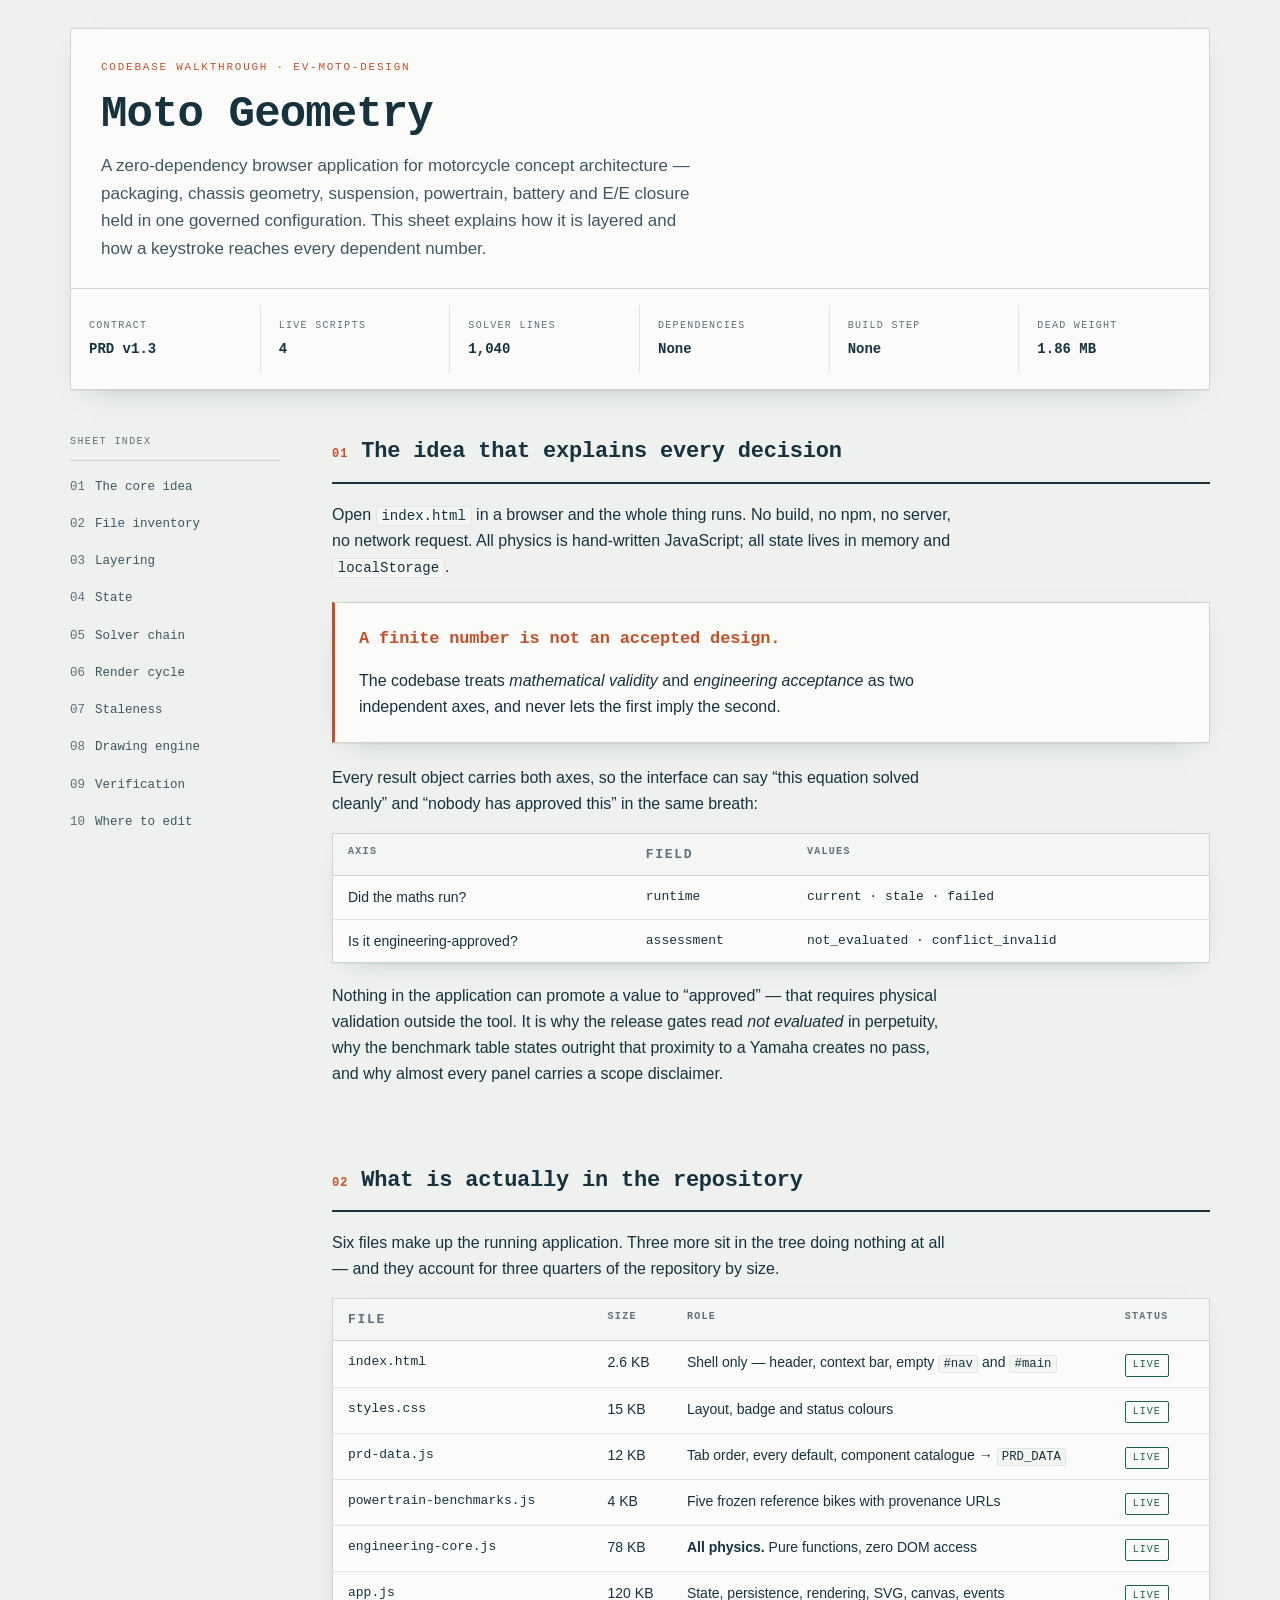
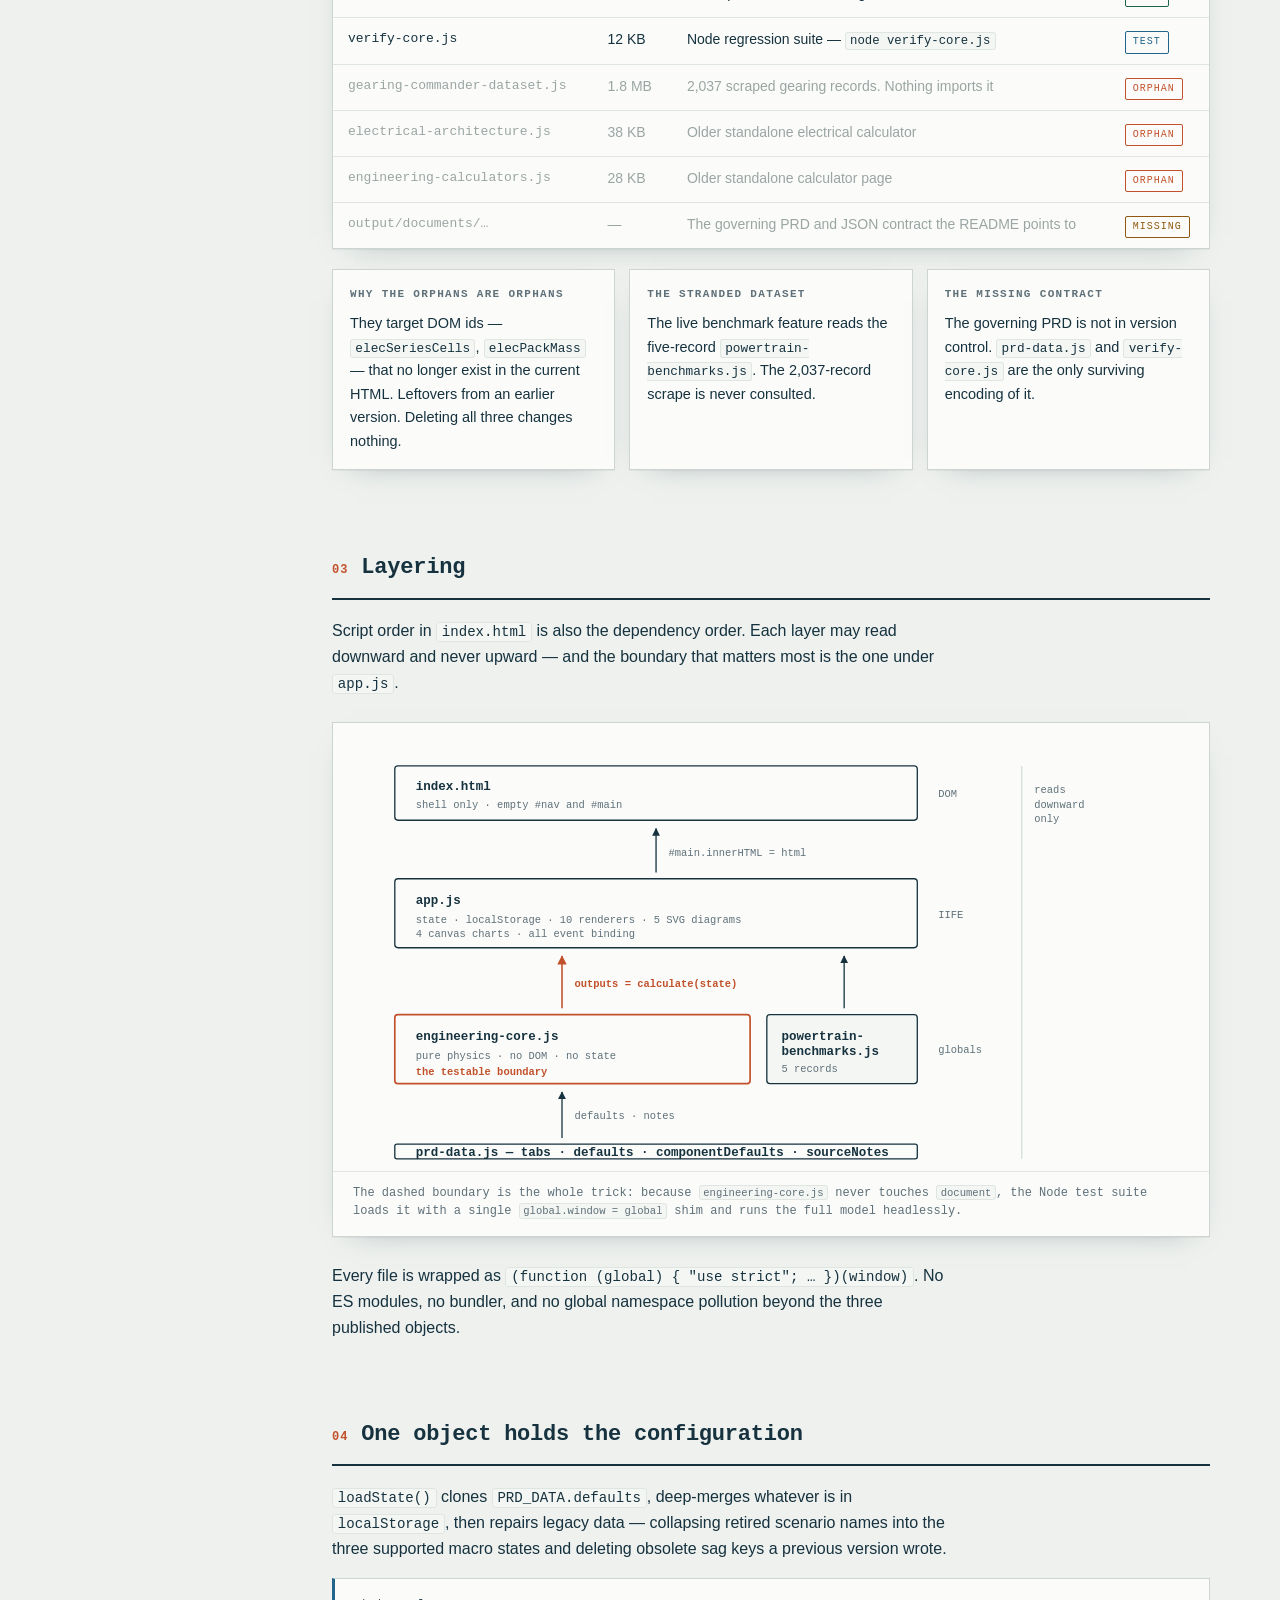
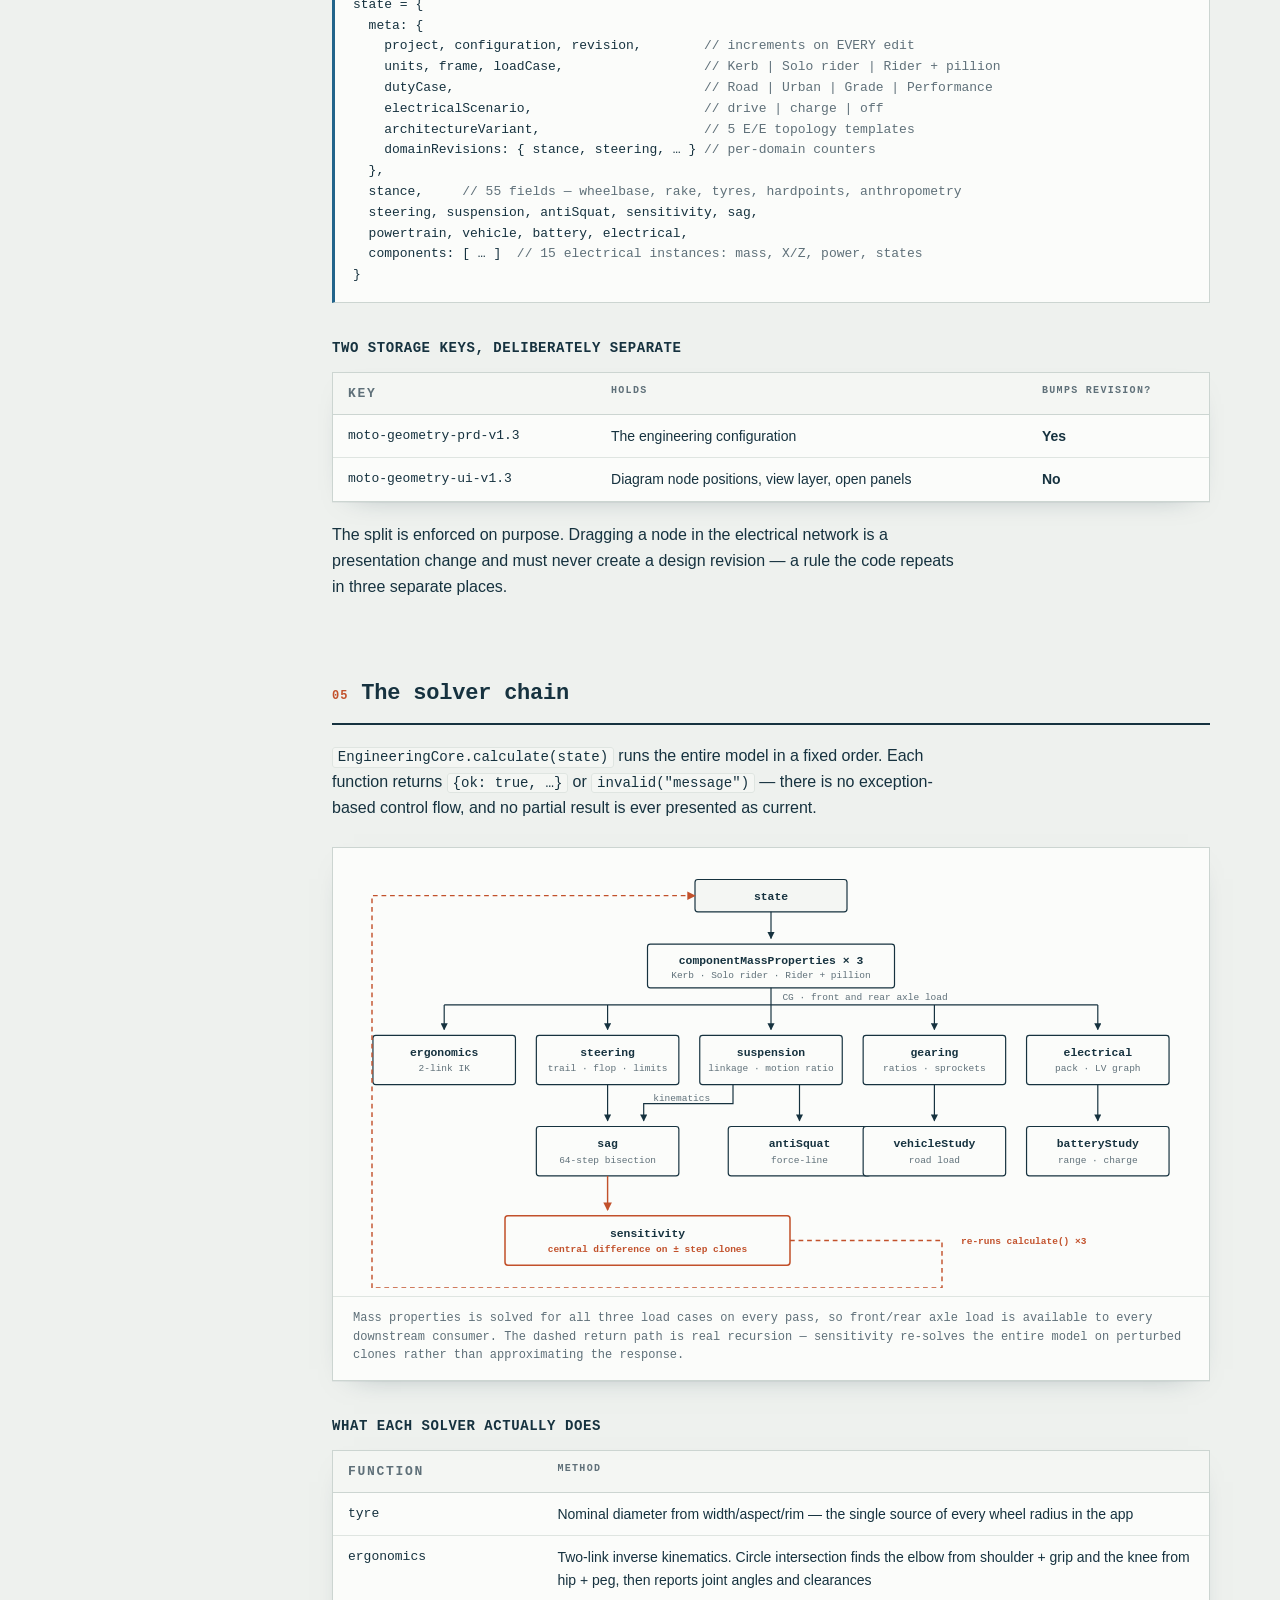
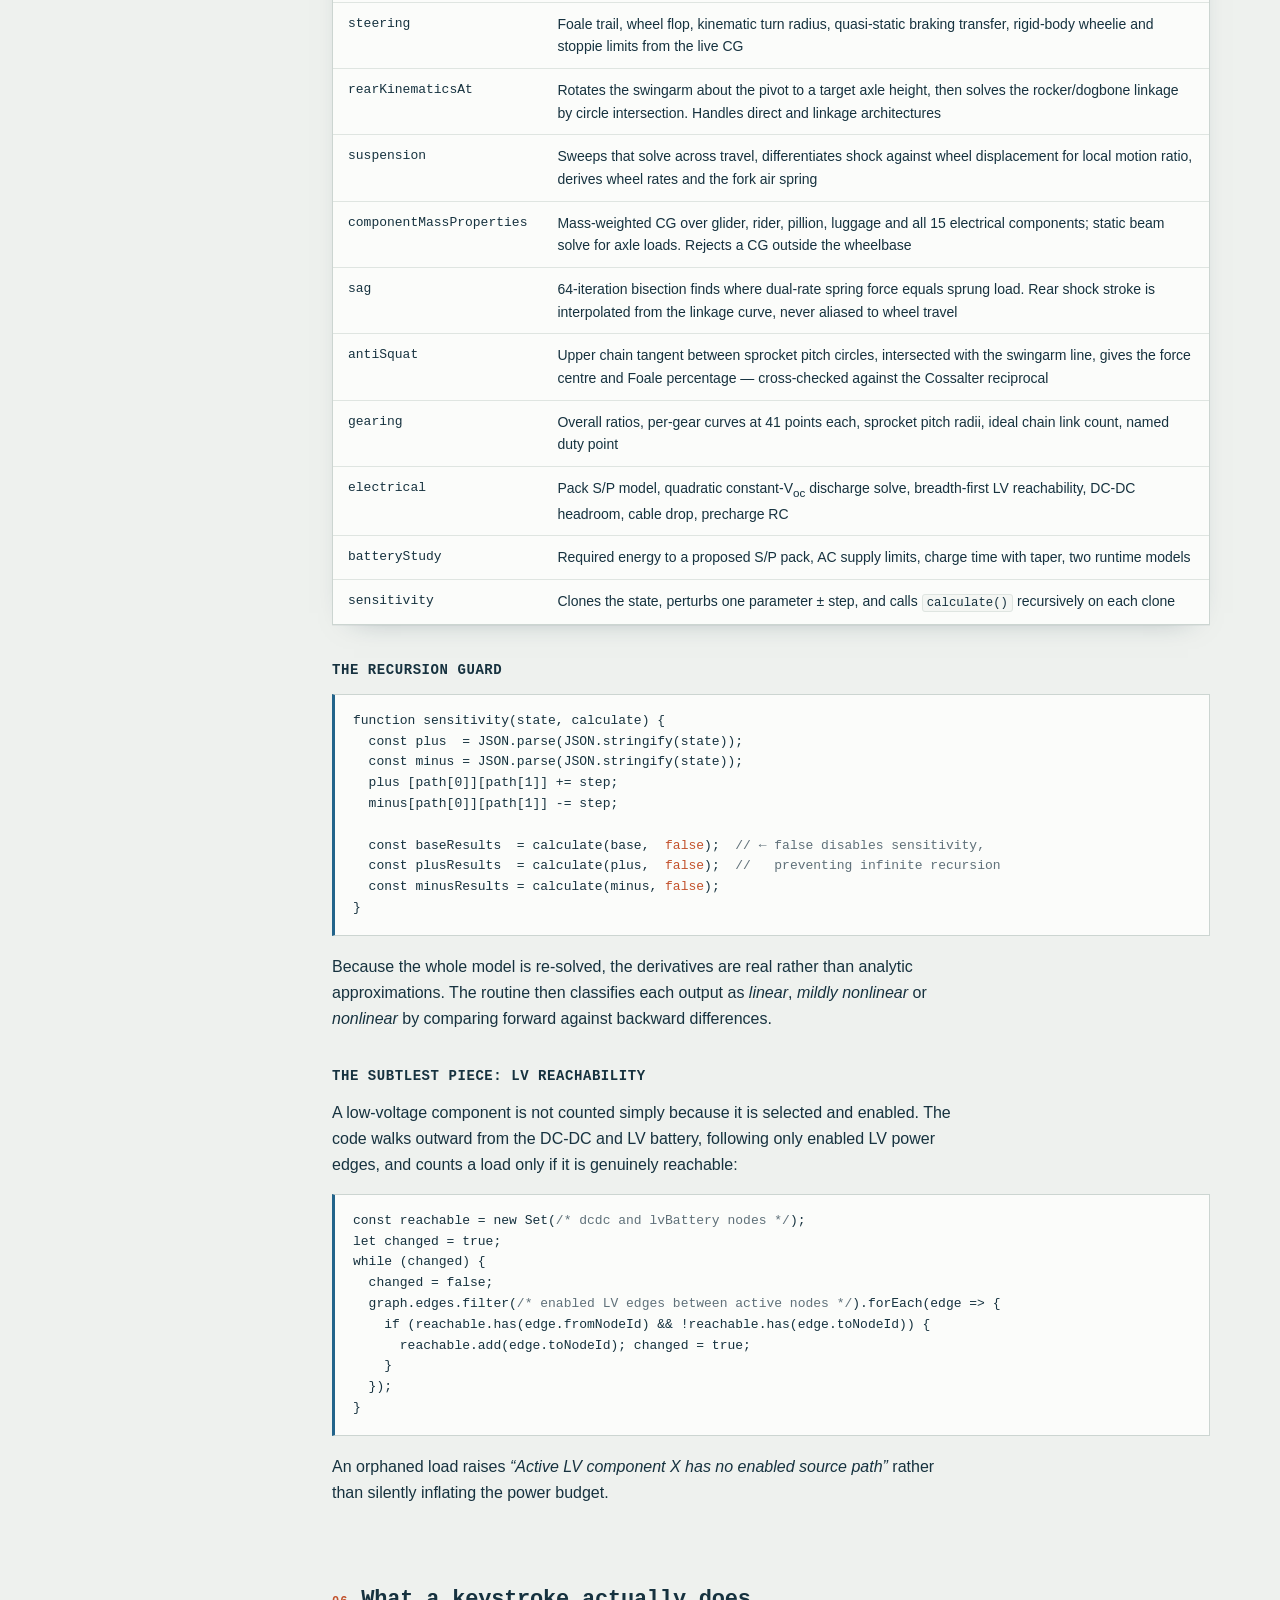
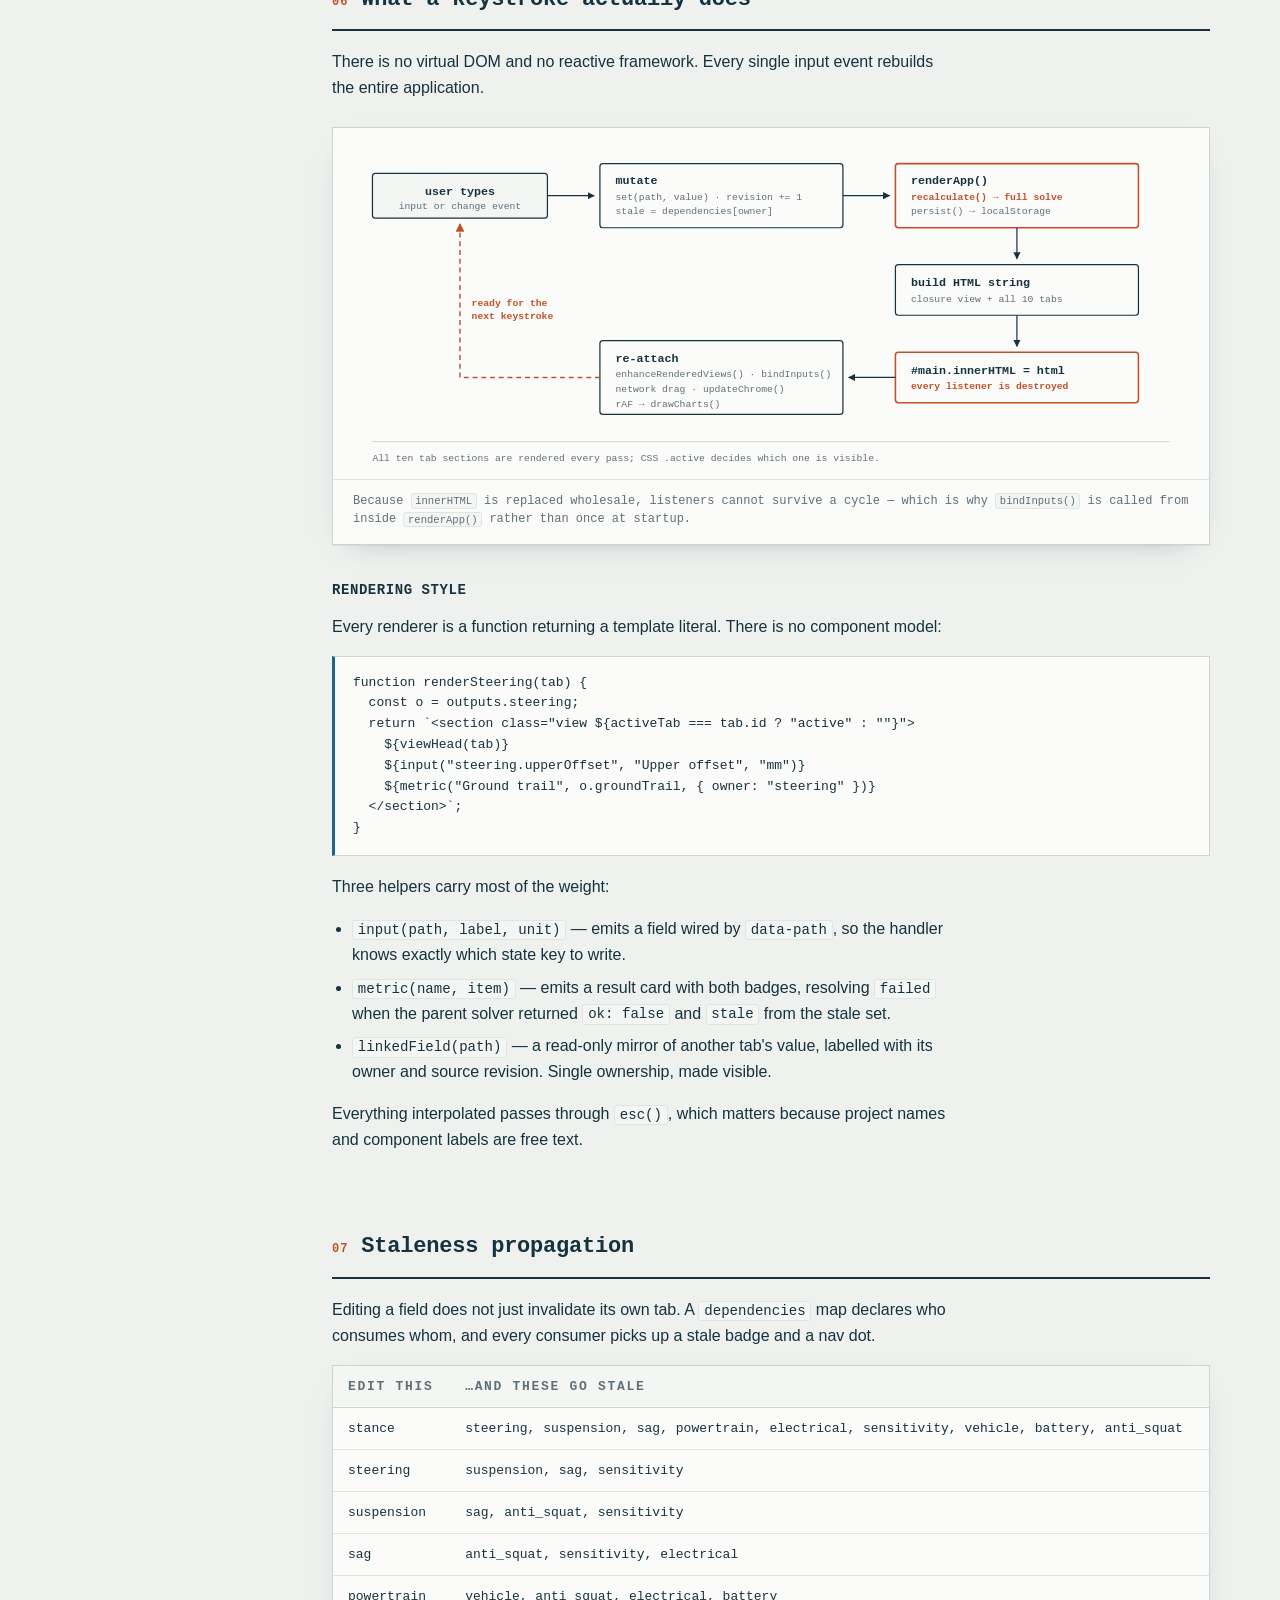
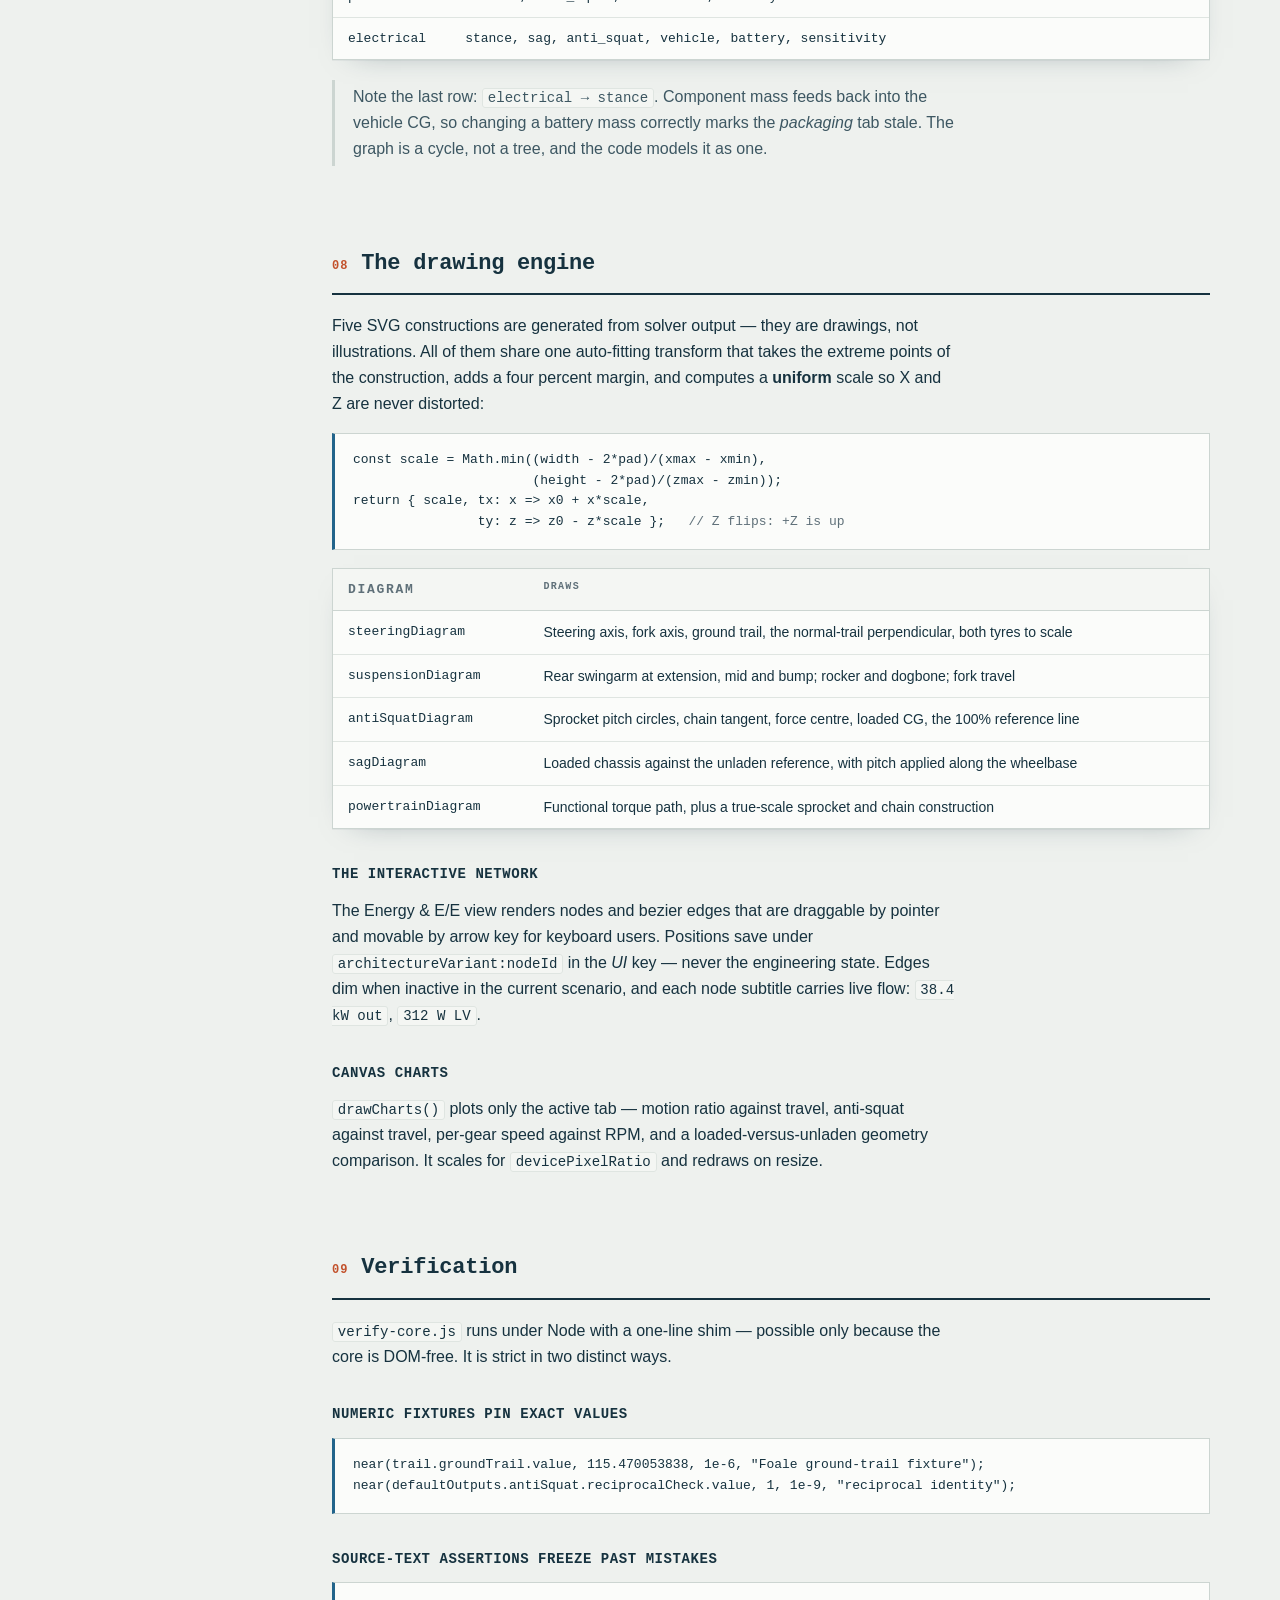
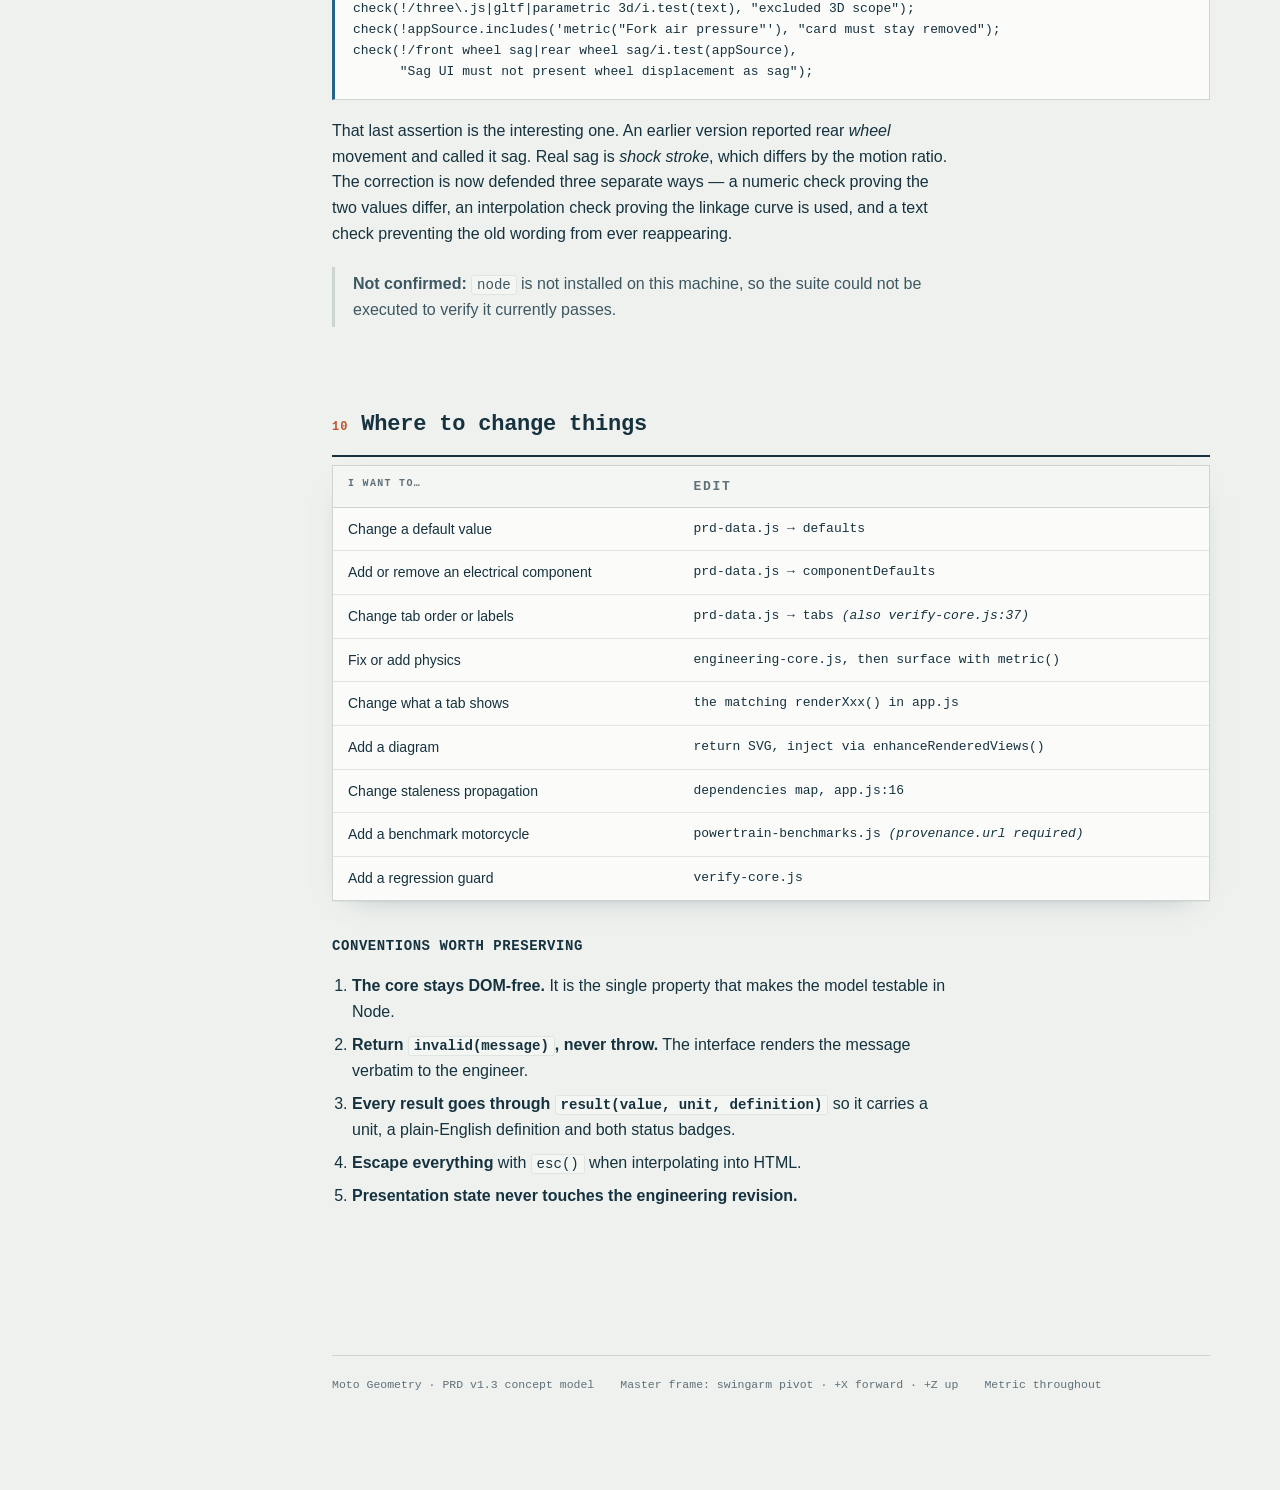
==== ARCHITECTURE.html @ 1158ccca "added it documentation" ====
<!doctype html>
<html lang="en">
<head>
<meta charset="utf-8">
<meta name="viewport" content="width=device-width, initial-scale=1">
<meta name="description" content="Architecture and data-flow walkthrough of the Moto Geometry codebase: layering, solver chain, render cycle and verification strategy.">
<title>Moto Geometry — Architecture &amp; Flow</title>
<style>
  *, *::before, *::after { box-sizing: border-box; }
  html { -webkit-text-size-adjust: 100%; }

  :root {
    --ground: #eef1ee;
    --sheet: #fbfcfa;
    --sheet-2: #f4f6f3;
    --ink: #16323f;
    --ink-soft: #3d5762;
    --muted: #5f7079;
    --rule: #ccd5d1;
    --rule-soft: #dfe5e1;
    --accent: #c2512b;
    --hv: #22648b;
    --lv: #1c6349;
    --comms: #91590f;
    --dead: #9aa5a3;
      --shadow: 0 1px 0 rgba(22,50,63,.05), 0 10px 30px -22px rgba(22,50,63,.5);
    --mono: ui-monospace, "SF Mono", SFMono-Regular, Menlo, Consolas, "Liberation Mono", monospace;
    --sans: -apple-system, BlinkMacSystemFont, "Segoe UI", Roboto, "Helvetica Neue", sans-serif;
  }
  @media (prefers-color-scheme: dark) {
    :root:not([data-theme="light"]) {
      --ground: #0c1418;
      --sheet: #121e24;
      --sheet-2: #17252c;
      --ink: #dde8e7;
      --ink-soft: #b3c4c6;
      --muted: #8ba0a7;
      --rule: #2b3f47;
      --rule-soft: #223138;
      --accent: #ef7c53;
      --hv: #64aad6;
      --lv: #5cb98f;
      --comms: #d8a552;
      --dead: #6b7d80;
      --shadow: 0 1px 0 rgba(0,0,0,.3), 0 12px 34px -22px rgba(0,0,0,.9);
    }
  }
  :root[data-theme="dark"] {
    --ground: #0c1418;
    --sheet: #121e24;
    --sheet-2: #17252c;
    --ink: #dde8e7;
    --ink-soft: #b3c4c6;
    --muted: #8ba0a7;
    --rule: #2b3f47;
    --rule-soft: #223138;
    --accent: #ef7c53;
    --hv: #64aad6;
    --lv: #5cb98f;
    --comms: #d8a552;
    --dead: #6b7d80;
    --shadow: 0 1px 0 rgba(0,0,0,.3), 0 12px 34px -22px rgba(0,0,0,.9);
  }

  body {
    margin: 0;
    background: var(--ground);
    color: var(--ink);
    font-family: var(--sans);
    font-size: 16px;
    line-height: 1.62;
    -webkit-font-smoothing: antialiased;
  }

  .sheet {
    max-width: 1180px;
    margin: 0 auto;
    padding: 0 20px 96px;
  }

  /* ---------- title block ---------- */
  .titleblock {
    border: 1px solid var(--rule);
    background: var(--sheet);
    box-shadow: var(--shadow);
    margin: 28px 0 0;
  }
  .titleblock-main {
    padding: 30px 30px 26px;
    border-bottom: 1px solid var(--rule);
  }
  .eyebrow {
    font-family: var(--mono);
    font-size: 11px;
    letter-spacing: .16em;
    text-transform: uppercase;
    color: var(--accent);
    margin: 0 0 14px;
  }
  h1 {
    font-family: var(--mono);
    font-size: clamp(28px, 4.6vw, 44px);
    line-height: 1.08;
    letter-spacing: -.02em;
    font-weight: 700;
    margin: 0 0 14px;
    text-wrap: balance;
  }
  .standfirst {
    margin: 0;
    max-width: 64ch;
    font-size: 17px;
    color: var(--ink-soft);
  }
  .titleblock-meta {
    display: grid;
    grid-template-columns: repeat(auto-fit, minmax(150px, 1fr));
  }
  .tb-cell {
    padding: 13px 18px;
    border-right: 1px solid var(--rule-soft);
    font-family: var(--mono);
  }
  .tb-cell:last-child { border-right: 0; }
  .tb-cell dt {
    font-size: 10px;
    letter-spacing: .13em;
    text-transform: uppercase;
    color: var(--muted);
    margin: 0 0 3px;
  }
  .tb-cell dd {
    margin: 0;
    font-size: 14px;
    font-weight: 600;
    font-variant-numeric: tabular-nums;
  }

  /* ---------- layout ---------- */
  .layout {
    display: grid;
    grid-template-columns: 210px minmax(0, 1fr);
    gap: 52px;
    margin-top: 44px;
    align-items: start;
  }
  @media (max-width: 940px) {
    .layout { grid-template-columns: minmax(0, 1fr); gap: 34px; }
    .index { position: static !important; }
  }

  .index {
    position: sticky;
    top: 22px;
    font-family: var(--mono);
    font-size: 12.5px;
  }
  .index p {
    margin: 0 0 12px;
    font-size: 10px;
    letter-spacing: .14em;
    text-transform: uppercase;
    color: var(--muted);
    padding-bottom: 9px;
    border-bottom: 1px solid var(--rule);
  }
  .index ol { list-style: none; margin: 0; padding: 0; display: flex; flex-direction: column; gap: 2px; }
  .index a {
    display: flex;
    gap: 10px;
    padding: 4px 6px 4px 0;
    color: var(--ink-soft);
    text-decoration: none;
    border-radius: 3px;
  }
  .index a:hover { color: var(--accent); }
  .index a:focus-visible { outline: 2px solid var(--accent); outline-offset: 2px; }
  .index .n { color: var(--muted); font-variant-numeric: tabular-nums; }

  main { min-width: 0; display: flex; flex-direction: column; gap: 60px; }
  section { scroll-margin-top: 22px; }

  h2 {
    font-family: var(--mono);
    font-size: 22px;
    font-weight: 700;
    letter-spacing: -.01em;
    margin: 0 0 8px;
    padding-bottom: 12px;
    border-bottom: 2px solid var(--ink);
    display: flex;
    align-items: baseline;
    gap: 13px;
  }
  h2 .n {
    font-size: 12px;
    color: var(--accent);
    font-variant-numeric: tabular-nums;
    letter-spacing: .08em;
  }
  h3 {
    font-family: var(--mono);
    font-size: 14px;
    letter-spacing: .04em;
    text-transform: uppercase;
    font-weight: 700;
    color: var(--ink);
    margin: 34px 0 12px;
  }
  p { margin: 0 0 16px; max-width: 70ch; }
  section > p:first-of-type { margin-top: 18px; }
  ul, ol.body { max-width: 70ch; padding-left: 20px; }
  li { margin-bottom: 7px; }
  strong { font-weight: 650; }
  a { color: var(--accent); }

  code {
    font-family: var(--mono);
    font-size: .88em;
    background: var(--sheet-2);
    border: 1px solid var(--rule-soft);
    border-radius: 3px;
    padding: .08em .34em;
  }
  pre {
    font-family: var(--mono);
    font-size: 13px;
    line-height: 1.6;
    background: var(--sheet);
    border: 1px solid var(--rule);
    border-left: 3px solid var(--hv);
    padding: 16px 18px;
    overflow-x: auto;
    margin: 0 0 18px;
  }
  pre code { background: none; border: 0; padding: 0; font-size: inherit; }
  .cmt { color: var(--muted); }
  .key { color: var(--accent); }

  /* ---------- callout ---------- */
  .thesis {
    border: 1px solid var(--rule);
    border-left: 3px solid var(--accent);
    background: var(--sheet);
    padding: 22px 24px;
    margin: 22px 0;
    box-shadow: var(--shadow);
  }
  .thesis p:last-child { margin-bottom: 0; }
  .thesis .lead {
    font-family: var(--mono);
    font-size: 17px;
    font-weight: 700;
    letter-spacing: -.01em;
    color: var(--accent);
  }
  .note {
    border-left: 3px solid var(--rule);
    padding: 4px 0 4px 18px;
    color: var(--ink-soft);
    margin: 20px 0;
    max-width: 70ch;
  }
  .note p:last-child { margin-bottom: 0; }

  /* ---------- tables ---------- */
  .table-wrap { overflow-x: auto; border: 1px solid var(--rule); background: var(--sheet); margin: 0 0 20px; box-shadow: var(--shadow); }
  table { border-collapse: collapse; width: 100%; font-size: 14px; min-width: 480px; }
  th, td { text-align: left; padding: 10px 15px; border-bottom: 1px solid var(--rule-soft); vertical-align: top; }
  thead th {
    font-family: var(--mono);
    font-size: 10px;
    letter-spacing: .13em;
    text-transform: uppercase;
    color: var(--muted);
    background: var(--sheet-2);
    border-bottom: 1px solid var(--rule);
    white-space: nowrap;
  }
  tbody tr:last-child td { border-bottom: 0; }
  td.mono, th.mono { font-family: var(--mono); font-size: 13px; }
  td.num { font-variant-numeric: tabular-nums; white-space: nowrap; }
  tr.is-dead td { color: var(--dead); }

  .tag {
    display: inline-block;
    font-family: var(--mono);
    font-size: 10px;
    letter-spacing: .1em;
    text-transform: uppercase;
    padding: 2px 7px;
    border: 1px solid currentColor;
    border-radius: 2px;
    white-space: nowrap;
  }
  .tag.live { color: var(--lv); }
  .tag.dead { color: var(--accent); }
  .tag.test { color: var(--hv); }
  .tag.gone { color: var(--comms); }

  /* ---------- figures ---------- */
  figure {
    margin: 26px 0;
    border: 1px solid var(--rule);
    background: var(--sheet);
    box-shadow: var(--shadow);
  }
  .fig-body { padding: 22px 20px 8px; overflow-x: auto; }
  figure svg { display: block; width: 100%; max-width: 100%; height: auto; color: var(--ink); }
  figcaption {
    font-family: var(--mono);
    font-size: 12px;
    line-height: 1.55;
    color: var(--muted);
    padding: 12px 20px 15px;
    border-top: 1px solid var(--rule-soft);
  }
  .svg-box { fill: var(--sheet); stroke: currentColor; stroke-width: 1.25; }
  .svg-box-alt { fill: var(--sheet-2); stroke: currentColor; stroke-width: 1.25; }
  .svg-box-accent { fill: none; stroke: var(--accent); stroke-width: 1.6; }
  .svg-t { font-family: var(--mono); font-size: 12px; font-weight: 600; fill: currentColor; }
  .svg-t-sm { font-family: var(--mono); font-size: 10px; fill: var(--muted); }
  .svg-t-accent { font-family: var(--mono); font-size: 10px; fill: var(--accent); font-weight: 600; }
  .svg-line { stroke: currentColor; stroke-width: 1.25; fill: none; }
  .svg-line-accent { stroke: var(--accent); stroke-width: 1.5; fill: none; }
  .svg-line-soft { stroke: var(--rule); stroke-width: 1; fill: none; }

  /* ---------- cards ---------- */
  .cards { display: grid; grid-template-columns: repeat(auto-fit, minmax(230px, 1fr)); gap: 14px; margin: 20px 0; }
  .card { border: 1px solid var(--rule); background: var(--sheet); padding: 16px 17px; box-shadow: var(--shadow); }
  .card h4 { font-family: var(--mono); font-size: 11px; letter-spacing: .12em; text-transform: uppercase; margin: 0 0 8px; color: var(--muted); }
  .card p { margin: 0; font-size: 14.5px; }
  .card .big { font-family: var(--mono); font-size: 21px; font-weight: 700; letter-spacing: -.01em; display: block; margin-bottom: 4px; }

  footer {
    margin-top: 70px;
    padding-top: 20px;
    border-top: 1px solid var(--rule);
    font-family: var(--mono);
    font-size: 11.5px;
    color: var(--muted);
    display: flex;
    flex-wrap: wrap;
    gap: 8px 26px;
  }
</style>
</head>
<body>

<div class="sheet">

  <header class="titleblock">
    <div class="titleblock-main">
      <p class="eyebrow">Codebase walkthrough · EV-Moto-Design</p>
      <h1>Moto Geometry</h1>
      <p class="standfirst">A zero-dependency browser application for motorcycle concept architecture — packaging, chassis geometry, suspension, powertrain, battery and E/E closure held in one governed configuration. This sheet explains how it is layered and how a keystroke reaches every dependent number.</p>
    </div>
    <dl class="titleblock-meta">
      <div class="tb-cell"><dt>Contract</dt><dd>PRD v1.3</dd></div>
      <div class="tb-cell"><dt>Live scripts</dt><dd>4</dd></div>
      <div class="tb-cell"><dt>Solver lines</dt><dd>1,040</dd></div>
      <div class="tb-cell"><dt>Dependencies</dt><dd>None</dd></div>
      <div class="tb-cell"><dt>Build step</dt><dd>None</dd></div>
      <div class="tb-cell"><dt>Dead weight</dt><dd>1.86 MB</dd></div>
    </dl>
  </header>

  <div class="layout">

    <nav class="index" aria-label="Sheet index">
      <p>Sheet index</p>
      <ol>
        <li><a href="#s1"><span class="n">01</span><span>The core idea</span></a></li>
        <li><a href="#s2"><span class="n">02</span><span>File inventory</span></a></li>
        <li><a href="#s3"><span class="n">03</span><span>Layering</span></a></li>
        <li><a href="#s4"><span class="n">04</span><span>State</span></a></li>
        <li><a href="#s5"><span class="n">05</span><span>Solver chain</span></a></li>
        <li><a href="#s6"><span class="n">06</span><span>Render cycle</span></a></li>
        <li><a href="#s7"><span class="n">07</span><span>Staleness</span></a></li>
        <li><a href="#s8"><span class="n">08</span><span>Drawing engine</span></a></li>
        <li><a href="#s9"><span class="n">09</span><span>Verification</span></a></li>
        <li><a href="#s10"><span class="n">10</span><span>Where to edit</span></a></li>
      </ol>
    </nav>

    <main>

      <!-- 01 -->
      <section id="s1">
        <h2><span class="n">01</span> The idea that explains every decision</h2>
        <p>Open <code>index.html</code> in a browser and the whole thing runs. No build, no npm, no server, no network request. All physics is hand-written JavaScript; all state lives in memory and <code>localStorage</code>.</p>

        <div class="thesis">
          <p class="lead">A finite number is not an accepted design.</p>
          <p>The codebase treats <em>mathematical validity</em> and <em>engineering acceptance</em> as two independent axes, and never lets the first imply the second.</p>
        </div>

        <p>Every result object carries both axes, so the interface can say “this equation solved cleanly” and “nobody has approved this” in the same breath:</p>

        <div class="table-wrap">
          <table>
            <thead><tr><th>Axis</th><th class="mono">Field</th><th>Values</th></tr></thead>
            <tbody>
              <tr><td>Did the maths run?</td><td class="mono">runtime</td><td class="mono">current · stale · failed</td></tr>
              <tr><td>Is it engineering-approved?</td><td class="mono">assessment</td><td class="mono">not_evaluated · conflict_invalid</td></tr>
            </tbody>
          </table>
        </div>

        <p>Nothing in the application can promote a value to “approved” — that requires physical validation outside the tool. It is why the release gates read <em>not evaluated</em> in perpetuity, why the benchmark table states outright that proximity to a Yamaha creates no pass, and why almost every panel carries a scope disclaimer.</p>
      </section>

      <!-- 02 -->
      <section id="s2">
        <h2><span class="n">02</span> What is actually in the repository</h2>
        <p>Six files make up the running application. Three more sit in the tree doing nothing at all — and they account for three quarters of the repository by size.</p>

        <div class="table-wrap">
          <table>
            <thead><tr><th class="mono">File</th><th class="num">Size</th><th>Role</th><th>Status</th></tr></thead>
            <tbody>
              <tr><td class="mono">index.html</td><td class="num">2.6 KB</td><td>Shell only — header, context bar, empty <code>#nav</code> and <code>#main</code></td><td><span class="tag live">Live</span></td></tr>
              <tr><td class="mono">styles.css</td><td class="num">15 KB</td><td>Layout, badge and status colours</td><td><span class="tag live">Live</span></td></tr>
              <tr><td class="mono">prd-data.js</td><td class="num">12 KB</td><td>Tab order, every default, component catalogue → <code>PRD_DATA</code></td><td><span class="tag live">Live</span></td></tr>
              <tr><td class="mono">powertrain-benchmarks.js</td><td class="num">4 KB</td><td>Five frozen reference bikes with provenance URLs</td><td><span class="tag live">Live</span></td></tr>
              <tr><td class="mono">engineering-core.js</td><td class="num">78 KB</td><td><strong>All physics.</strong> Pure functions, zero DOM access</td><td><span class="tag live">Live</span></td></tr>
              <tr><td class="mono">app.js</td><td class="num">120 KB</td><td>State, persistence, rendering, SVG, canvas, events</td><td><span class="tag live">Live</span></td></tr>
              <tr><td class="mono">verify-core.js</td><td class="num">12 KB</td><td>Node regression suite — <code>node verify-core.js</code></td><td><span class="tag test">Test</span></td></tr>
              <tr class="is-dead"><td class="mono">gearing-commander-dataset.js</td><td class="num">1.8 MB</td><td>2,037 scraped gearing records. Nothing imports it</td><td><span class="tag dead">Orphan</span></td></tr>
              <tr class="is-dead"><td class="mono">electrical-architecture.js</td><td class="num">38 KB</td><td>Older standalone electrical calculator</td><td><span class="tag dead">Orphan</span></td></tr>
              <tr class="is-dead"><td class="mono">engineering-calculators.js</td><td class="num">28 KB</td><td>Older standalone calculator page</td><td><span class="tag dead">Orphan</span></td></tr>
              <tr class="is-dead"><td class="mono">output/documents/…</td><td class="num">—</td><td>The governing PRD and JSON contract the README points to</td><td><span class="tag gone">Missing</span></td></tr>
            </tbody>
          </table>
        </div>

        <div class="cards">
          <div class="card">
            <h4>Why the orphans are orphans</h4>
            <p>They target DOM ids — <code>elecSeriesCells</code>, <code>elecPackMass</code> — that no longer exist in the current HTML. Leftovers from an earlier version. Deleting all three changes nothing.</p>
          </div>
          <div class="card">
            <h4>The stranded dataset</h4>
            <p>The live benchmark feature reads the five-record <code>powertrain-benchmarks.js</code>. The 2,037-record scrape is never consulted.</p>
          </div>
          <div class="card">
            <h4>The missing contract</h4>
            <p>The governing PRD is not in version control. <code>prd-data.js</code> and <code>verify-core.js</code> are the only surviving encoding of it.</p>
          </div>
        </div>
      </section>

      <!-- 03 -->
      <section id="s3">
        <h2><span class="n">03</span> Layering</h2>
        <p>Script order in <code>index.html</code> is also the dependency order. Each layer may read downward and never upward — and the boundary that matters most is the one under <code>app.js</code>.</p>

        <figure>
          <div class="fig-body">
            <svg viewBox="0 0 800 400" role="img" aria-label="Four-layer stack: prd-data supplies defaults to engineering-core, which returns results to app.js, which writes HTML into index.html. Engineering-core never touches the DOM.">
              <defs>
                <marker id="ar" viewBox="0 0 10 10" refX="9" refY="5" markerWidth="6" markerHeight="6" orient="auto">
                  <polygon points="0,0 10,5 0,10" fill="currentColor"/>
                </marker>
                <marker id="ar-a" viewBox="0 0 10 10" refX="9" refY="5" markerWidth="6" markerHeight="6" orient="auto">
                  <polygon points="0,0 10,5 0,10" fill="var(--accent)"/>
                </marker>
              </defs>

              <!-- L4 index.html -->
              <rect class="svg-box" x="40" y="20" width="500" height="52" rx="3"/>
              <text class="svg-t" x="60" y="43">index.html</text>
              <text class="svg-t-sm" x="60" y="60">shell only · empty #nav and #main</text>
              <text class="svg-t-sm" x="560" y="50">DOM</text>

              <!-- arrow -->
              <line class="svg-line" x1="290" y1="122" x2="290" y2="80" marker-end="url(#ar)"/>
              <text class="svg-t-sm" x="302" y="106">#main.innerHTML = html</text>

              <!-- L3 app.js -->
              <rect class="svg-box" x="40" y="128" width="500" height="66" rx="3"/>
              <text class="svg-t" x="60" y="152">app.js</text>
              <text class="svg-t-sm" x="60" y="170">state · localStorage · 10 renderers · 5 SVG diagrams</text>
              <text class="svg-t-sm" x="60" y="184">4 canvas charts · all event binding</text>
              <text class="svg-t-sm" x="560" y="166">IIFE</text>

              <!-- arrow -->
              <line class="svg-line-accent" x1="200" y1="252" x2="200" y2="202" marker-end="url(#ar-a)"/>
              <text class="svg-t-accent" x="212" y="232">outputs = calculate(state)</text>

              <line class="svg-line" x1="470" y1="252" x2="470" y2="202" marker-end="url(#ar)"/>

              <!-- L2 core + benchmarks -->
              <rect class="svg-box-accent" x="40" y="258" width="340" height="66" rx="3"/>
              <text class="svg-t" x="60" y="282">engineering-core.js</text>
              <text class="svg-t-sm" x="60" y="300">pure physics · no DOM · no state</text>
              <text class="svg-t-accent" x="60" y="316">the testable boundary</text>

              <rect class="svg-box-alt" x="396" y="258" width="144" height="66" rx="3"/>
              <text class="svg-t" x="410" y="282">powertrain-</text>
              <text class="svg-t" x="410" y="297">benchmarks.js</text>
              <text class="svg-t-sm" x="410" y="313">5 records</text>
              <text class="svg-t-sm" x="560" y="295">globals</text>

              <!-- arrow -->
              <line class="svg-line" x1="200" y1="376" x2="200" y2="332" marker-end="url(#ar)"/>
              <text class="svg-t-sm" x="212" y="358">defaults · notes</text>

              <!-- L1 -->
              <rect class="svg-box" x="40" y="382" width="500" height="14" rx="2"/>
              <text class="svg-t" x="60" y="393" font-size="11">prd-data.js — tabs · defaults · componentDefaults · sourceNotes</text>

              <!-- side rule -->
              <line class="svg-line-soft" x1="640" y1="20" x2="640" y2="396"/>
              <text class="svg-t-sm" x="652" y="46">reads</text>
              <text class="svg-t-sm" x="652" y="60">downward</text>
              <text class="svg-t-sm" x="652" y="74">only</text>
            </svg>
          </div>
          <figcaption>The dashed boundary is the whole trick: because <code>engineering-core.js</code> never touches <code>document</code>, the Node test suite loads it with a single <code>global.window = global</code> shim and runs the full model headlessly.</figcaption>
        </figure>

        <p>Every file is wrapped as <code>(function (global) { "use strict"; … })(window)</code>. No ES modules, no bundler, and no global namespace pollution beyond the three published objects.</p>
      </section>

      <!-- 04 -->
      <section id="s4">
        <h2><span class="n">04</span> One object holds the configuration</h2>
        <p><code>loadState()</code> clones <code>PRD_DATA.defaults</code>, deep-merges whatever is in <code>localStorage</code>, then repairs legacy data — collapsing retired scenario names into the three supported macro states and deleting obsolete sag keys a previous version wrote.</p>

<pre><code>state = {
  meta: {
    project, configuration, revision,        <span class="cmt">// increments on EVERY edit</span>
    units, frame, loadCase,                  <span class="cmt">// Kerb | Solo rider | Rider + pillion</span>
    dutyCase,                                <span class="cmt">// Road | Urban | Grade | Performance</span>
    electricalScenario,                      <span class="cmt">// drive | charge | off</span>
    architectureVariant,                     <span class="cmt">// 5 E/E topology templates</span>
    domainRevisions: { stance, steering, … } <span class="cmt">// per-domain counters</span>
  },
  stance,     <span class="cmt">// 55 fields — wheelbase, rake, tyres, hardpoints, anthropometry</span>
  steering, suspension, antiSquat, sensitivity, sag,
  powertrain, vehicle, battery, electrical,
  components: [ … ]  <span class="cmt">// 15 electrical instances: mass, X/Z, power, states</span>
}</code></pre>

        <h3>Two storage keys, deliberately separate</h3>
        <div class="table-wrap">
          <table>
            <thead><tr><th class="mono">Key</th><th>Holds</th><th>Bumps revision?</th></tr></thead>
            <tbody>
              <tr><td class="mono">moto-geometry-prd-v1.3</td><td>The engineering configuration</td><td><strong>Yes</strong></td></tr>
              <tr><td class="mono">moto-geometry-ui-v1.3</td><td>Diagram node positions, view layer, open panels</td><td><strong>No</strong></td></tr>
            </tbody>
          </table>
        </div>
        <p>The split is enforced on purpose. Dragging a node in the electrical network is a presentation change and must never create a design revision — a rule the code repeats in three separate places.</p>
      </section>

      <!-- 05 -->
      <section id="s5">
        <h2><span class="n">05</span> The solver chain</h2>
        <p><code>EngineeringCore.calculate(state)</code> runs the entire model in a fixed order. Each function returns <code>{ok: true, …}</code> or <code>invalid("message")</code> — there is no exception-based control flow, and no partial result is ever presented as current.</p>

        <figure>
          <div class="fig-body">
            <svg viewBox="0 0 880 440" role="img" aria-label="Solver dependency graph: mass properties solved for three load cases feeds five solvers, which feed sag, anti-squat, vehicle and battery studies; sensitivity re-runs the whole calculate function three times.">
              <defs>
                <marker id="ar2" viewBox="0 0 10 10" refX="9" refY="5" markerWidth="6" markerHeight="6" orient="auto">
                  <polygon points="0,0 10,5 0,10" fill="currentColor"/>
                </marker>
                <marker id="ar2a" viewBox="0 0 10 10" refX="9" refY="5" markerWidth="6" markerHeight="6" orient="auto">
                  <polygon points="0,0 10,5 0,10" fill="var(--accent)"/>
                </marker>
              </defs>

              <!-- state -->
              <rect class="svg-box-alt" x="360" y="10" width="160" height="34" rx="3"/>
              <text class="svg-t" x="440" y="32" text-anchor="middle">state</text>
              <line class="svg-line" x1="440" y1="44" x2="440" y2="72" marker-end="url(#ar2)"/>

              <!-- mass props -->
              <rect class="svg-box" x="310" y="78" width="260" height="46" rx="3"/>
              <text class="svg-t" x="440" y="99" text-anchor="middle">componentMassProperties × 3</text>
              <text class="svg-t-sm" x="440" y="114" text-anchor="middle">Kerb · Solo rider · Rider + pillion</text>

              <!-- fan-out bus -->
              <line class="svg-line" x1="440" y1="124" x2="440" y2="142"/>
              <line class="svg-line" x1="96" y1="142" x2="784" y2="142"/>
              <text class="svg-t-sm" x="452" y="137">CG · front and rear axle load</text>

              <line class="svg-line" x1="96" y1="142" x2="96" y2="168" marker-end="url(#ar2)"/>
              <line class="svg-line" x1="268" y1="142" x2="268" y2="168" marker-end="url(#ar2)"/>
              <line class="svg-line" x1="440" y1="142" x2="440" y2="168" marker-end="url(#ar2)"/>
              <line class="svg-line" x1="612" y1="142" x2="612" y2="168" marker-end="url(#ar2)"/>
              <line class="svg-line" x1="784" y1="142" x2="784" y2="168" marker-end="url(#ar2)"/>

              <!-- row 1 -->
              <rect class="svg-box" x="21" y="174" width="150" height="52" rx="3"/>
              <text class="svg-t" x="96" y="196" text-anchor="middle">ergonomics</text>
              <text class="svg-t-sm" x="96" y="212" text-anchor="middle">2-link IK</text>

              <rect class="svg-box" x="193" y="174" width="150" height="52" rx="3"/>
              <text class="svg-t" x="268" y="196" text-anchor="middle">steering</text>
              <text class="svg-t-sm" x="268" y="212" text-anchor="middle">trail · flop · limits</text>

              <rect class="svg-box" x="365" y="174" width="150" height="52" rx="3"/>
              <text class="svg-t" x="440" y="196" text-anchor="middle">suspension</text>
              <text class="svg-t-sm" x="440" y="212" text-anchor="middle">linkage · motion ratio</text>

              <rect class="svg-box" x="537" y="174" width="150" height="52" rx="3"/>
              <text class="svg-t" x="612" y="196" text-anchor="middle">gearing</text>
              <text class="svg-t-sm" x="612" y="212" text-anchor="middle">ratios · sprockets</text>

              <rect class="svg-box" x="709" y="174" width="150" height="52" rx="3"/>
              <text class="svg-t" x="784" y="196" text-anchor="middle">electrical</text>
              <text class="svg-t-sm" x="784" y="212" text-anchor="middle">pack · LV graph</text>

              <!-- row1 to row2 -->
              <line class="svg-line" x1="268" y1="226" x2="268" y2="264" marker-end="url(#ar2)"/>
              <path class="svg-line" d="M400 226 L400 246 L306 246 L306 264" marker-end="url(#ar2)"/>
              <line class="svg-line" x1="470" y1="226" x2="470" y2="264" marker-end="url(#ar2)"/>
              <line class="svg-line" x1="612" y1="226" x2="612" y2="264" marker-end="url(#ar2)"/>
              <line class="svg-line" x1="784" y1="226" x2="784" y2="264" marker-end="url(#ar2)"/>
              <text class="svg-t-sm" x="316" y="243">kinematics</text>

              <!-- row 2 -->
              <rect class="svg-box" x="193" y="270" width="150" height="52" rx="3"/>
              <text class="svg-t" x="268" y="292" text-anchor="middle">sag</text>
              <text class="svg-t-sm" x="268" y="308" text-anchor="middle">64-step bisection</text>

              <rect class="svg-box" x="395" y="270" width="150" height="52" rx="3"/>
              <text class="svg-t" x="470" y="292" text-anchor="middle">antiSquat</text>
              <text class="svg-t-sm" x="470" y="308" text-anchor="middle">force-line</text>

              <rect class="svg-box" x="537" y="270" width="150" height="52" rx="3"/>
              <text class="svg-t" x="612" y="292" text-anchor="middle">vehicleStudy</text>
              <text class="svg-t-sm" x="612" y="308" text-anchor="middle">road load</text>

              <rect class="svg-box" x="709" y="270" width="150" height="52" rx="3"/>
              <text class="svg-t" x="784" y="292" text-anchor="middle">batteryStudy</text>
              <text class="svg-t-sm" x="784" y="308" text-anchor="middle">range · charge</text>

              <!-- sensitivity -->
              <line class="svg-line-accent" x1="268" y1="322" x2="268" y2="358" marker-end="url(#ar2a)"/>
              <rect class="svg-box-accent" x="160" y="364" width="300" height="52" rx="3"/>
              <text class="svg-t" x="310" y="386" text-anchor="middle">sensitivity</text>
              <text class="svg-t-accent" x="310" y="402" text-anchor="middle">central difference on ± step clones</text>

              <!-- recursion loop -->
              <path class="svg-line-accent" d="M460 390 L620 390 L620 440 L20 440 L20 27 L360 27" marker-end="url(#ar2a)" stroke-dasharray="5 4"/>
              <text class="svg-t-accent" x="640" y="394">re-runs calculate() ×3</text>
            </svg>
          </div>
          <figcaption>Mass properties is solved for all three load cases on every pass, so front/rear axle load is available to every downstream consumer. The dashed return path is real recursion — sensitivity re-solves the entire model on perturbed clones rather than approximating the response.</figcaption>
        </figure>

        <h3>What each solver actually does</h3>
        <div class="table-wrap">
          <table>
            <thead><tr><th class="mono">Function</th><th>Method</th></tr></thead>
            <tbody>
              <tr><td class="mono">tyre</td><td>Nominal diameter from width/aspect/rim — the single source of every wheel radius in the app</td></tr>
              <tr><td class="mono">ergonomics</td><td>Two-link inverse kinematics. Circle intersection finds the elbow from shoulder + grip and the knee from hip + peg, then reports joint angles and clearances</td></tr>
              <tr><td class="mono">steering</td><td>Foale trail, wheel flop, kinematic turn radius, quasi-static braking transfer, rigid-body wheelie and stoppie limits from the live CG</td></tr>
              <tr><td class="mono">rearKinematicsAt</td><td>Rotates the swingarm about the pivot to a target axle height, then solves the rocker/dogbone linkage by circle intersection. Handles direct and linkage architectures</td></tr>
              <tr><td class="mono">suspension</td><td>Sweeps that solve across travel, differentiates shock against wheel displacement for local motion ratio, derives wheel rates and the fork air spring</td></tr>
              <tr><td class="mono">componentMassProperties</td><td>Mass-weighted CG over glider, rider, pillion, luggage and all 15 electrical components; static beam solve for axle loads. Rejects a CG outside the wheelbase</td></tr>
              <tr><td class="mono">sag</td><td>64-iteration bisection finds where dual-rate spring force equals sprung load. Rear shock stroke is interpolated from the linkage curve, never aliased to wheel travel</td></tr>
              <tr><td class="mono">antiSquat</td><td>Upper chain tangent between sprocket pitch circles, intersected with the swingarm line, gives the force centre and Foale percentage — cross-checked against the Cossalter reciprocal</td></tr>
              <tr><td class="mono">gearing</td><td>Overall ratios, per-gear curves at 41 points each, sprocket pitch radii, ideal chain link count, named duty point</td></tr>
              <tr><td class="mono">electrical</td><td>Pack S/P model, quadratic constant-V<sub>oc</sub> discharge solve, breadth-first LV reachability, DC-DC headroom, cable drop, precharge RC</td></tr>
              <tr><td class="mono">batteryStudy</td><td>Required energy to a proposed S/P pack, AC supply limits, charge time with taper, two runtime models</td></tr>
              <tr><td class="mono">sensitivity</td><td>Clones the state, perturbs one parameter ± step, and calls <code>calculate()</code> recursively on each clone</td></tr>
            </tbody>
          </table>
        </div>

        <h3>The recursion guard</h3>
<pre><code>function sensitivity(state, calculate) {
  const plus  = JSON.parse(JSON.stringify(state));
  const minus = JSON.parse(JSON.stringify(state));
  plus [path[0]][path[1]] += step;
  minus[path[0]][path[1]] -= step;

  const baseResults  = calculate(base,  <span class="key">false</span>);  <span class="cmt">// ← false disables sensitivity,</span>
  const plusResults  = calculate(plus,  <span class="key">false</span>);  <span class="cmt">//   preventing infinite recursion</span>
  const minusResults = calculate(minus, <span class="key">false</span>);
}</code></pre>
        <p>Because the whole model is re-solved, the derivatives are real rather than analytic approximations. The routine then classifies each output as <em>linear</em>, <em>mildly nonlinear</em> or <em>nonlinear</em> by comparing forward against backward differences.</p>

        <h3>The subtlest piece: LV reachability</h3>
        <p>A low-voltage component is not counted simply because it is selected and enabled. The code walks outward from the DC-DC and LV battery, following only enabled LV power edges, and counts a load only if it is genuinely reachable:</p>
<pre><code>const reachable = new Set(<span class="cmt">/* dcdc and lvBattery nodes */</span>);
let changed = true;
while (changed) {
  changed = false;
  graph.edges.filter(<span class="cmt">/* enabled LV edges between active nodes */</span>).forEach(edge =&gt; {
    if (reachable.has(edge.fromNodeId) &amp;&amp; !reachable.has(edge.toNodeId)) {
      reachable.add(edge.toNodeId); changed = true;
    }
  });
}</code></pre>
        <p>An orphaned load raises <em>“Active LV component X has no enabled source path”</em> rather than silently inflating the power budget.</p>
      </section>

      <!-- 06 -->
      <section id="s6">
        <h2><span class="n">06</span> What a keystroke actually does</h2>
        <p>There is no virtual DOM and no reactive framework. Every single input event rebuilds the entire application.</p>

        <figure>
          <div class="fig-body">
            <svg viewBox="0 0 860 330" role="img" aria-label="Render cycle: an input event mutates state and marks dependants stale, then renderApp recalculates, replaces all of main's innerHTML, and rebinds every listener before the next keystroke.">
              <defs>
                <marker id="ar3" viewBox="0 0 10 10" refX="9" refY="5" markerWidth="6" markerHeight="6" orient="auto">
                  <polygon points="0,0 10,5 0,10" fill="currentColor"/>
                </marker>
                <marker id="ar3a" viewBox="0 0 10 10" refX="9" refY="5" markerWidth="6" markerHeight="6" orient="auto">
                  <polygon points="0,0 10,5 0,10" fill="var(--accent)"/>
                </marker>
              </defs>

              <rect class="svg-box-alt" x="20" y="24" width="180" height="46" rx="3"/>
              <text class="svg-t" x="110" y="46" text-anchor="middle">user types</text>
              <text class="svg-t-sm" x="110" y="61" text-anchor="middle">input or change event</text>

              <line class="svg-line" x1="200" y1="47" x2="248" y2="47" marker-end="url(#ar3)"/>

              <rect class="svg-box" x="254" y="14" width="250" height="66" rx="3"/>
              <text class="svg-t" x="270" y="35">mutate</text>
              <text class="svg-t-sm" x="270" y="51">set(path, value) · revision += 1</text>
              <text class="svg-t-sm" x="270" y="66">stale = dependencies[owner]</text>

              <line class="svg-line" x1="504" y1="47" x2="552" y2="47" marker-end="url(#ar3)"/>

              <rect class="svg-box-accent" x="558" y="14" width="250" height="66" rx="3"/>
              <text class="svg-t" x="574" y="35">renderApp()</text>
              <text class="svg-t-accent" x="574" y="51">recalculate() → full solve</text>
              <text class="svg-t-sm" x="574" y="66">persist() → localStorage</text>

              <line class="svg-line" x1="683" y1="80" x2="683" y2="112" marker-end="url(#ar3)"/>

              <rect class="svg-box" x="558" y="118" width="250" height="52" rx="3"/>
              <text class="svg-t" x="574" y="140">build HTML string</text>
              <text class="svg-t-sm" x="574" y="156">closure view + all 10 tabs</text>

              <line class="svg-line" x1="683" y1="170" x2="683" y2="202" marker-end="url(#ar3)"/>

              <rect class="svg-box-accent" x="558" y="208" width="250" height="52" rx="3"/>
              <text class="svg-t" x="574" y="230">#main.innerHTML = html</text>
              <text class="svg-t-accent" x="574" y="246">every listener is destroyed</text>

              <line class="svg-line" x1="558" y1="234" x2="510" y2="234" marker-end="url(#ar3)"/>

              <rect class="svg-box" x="254" y="196" width="250" height="76" rx="3"/>
              <text class="svg-t" x="270" y="218">re-attach</text>
              <text class="svg-t-sm" x="270" y="234">enhanceRenderedViews() · bindInputs()</text>
              <text class="svg-t-sm" x="270" y="249">network drag · updateChrome()</text>
              <text class="svg-t-sm" x="270" y="264">rAF → drawCharts()</text>

              <path class="svg-line-accent" d="M254 234 L110 234 L110 76" marker-end="url(#ar3a)" stroke-dasharray="5 4"/>
              <text class="svg-t-accent" x="122" y="160">ready for the</text>
              <text class="svg-t-accent" x="122" y="174">next keystroke</text>

              <line class="svg-line-soft" x1="20" y1="300" x2="840" y2="300"/>
              <text class="svg-t-sm" x="20" y="320">All ten tab sections are rendered every pass; CSS .active decides which one is visible.</text>
            </svg>
          </div>
          <figcaption>Because <code>innerHTML</code> is replaced wholesale, listeners cannot survive a cycle — which is why <code>bindInputs()</code> is called from inside <code>renderApp()</code> rather than once at startup.</figcaption>
        </figure>

        <h3>Rendering style</h3>
        <p>Every renderer is a function returning a template literal. There is no component model:</p>
<pre><code>function renderSteering(tab) {
  const o = outputs.steering;
  return `&lt;section class="view ${activeTab === tab.id ? "active" : ""}"&gt;
    ${viewHead(tab)}
    ${input("steering.upperOffset", "Upper offset", "mm")}
    ${metric("Ground trail", o.groundTrail, { owner: "steering" })}
  &lt;/section&gt;`;
}</code></pre>

        <p>Three helpers carry most of the weight:</p>
        <ul>
          <li><code>input(path, label, unit)</code> — emits a field wired by <code>data-path</code>, so the handler knows exactly which state key to write.</li>
          <li><code>metric(name, item)</code> — emits a result card with both badges, resolving <code>failed</code> when the parent solver returned <code>ok: false</code> and <code>stale</code> from the stale set.</li>
          <li><code>linkedField(path)</code> — a read-only mirror of another tab's value, labelled with its owner and source revision. Single ownership, made visible.</li>
        </ul>
        <p>Everything interpolated passes through <code>esc()</code>, which matters because project names and component labels are free text.</p>
      </section>

      <!-- 07 -->
      <section id="s7">
        <h2><span class="n">07</span> Staleness propagation</h2>
        <p>Editing a field does not just invalidate its own tab. A <code>dependencies</code> map declares who consumes whom, and every consumer picks up a stale badge and a nav dot.</p>

        <div class="table-wrap">
          <table>
            <thead><tr><th class="mono">Edit this</th><th class="mono">…and these go stale</th></tr></thead>
            <tbody>
              <tr><td class="mono">stance</td><td class="mono">steering, suspension, sag, powertrain, electrical, sensitivity, vehicle, battery, anti_squat</td></tr>
              <tr><td class="mono">steering</td><td class="mono">suspension, sag, sensitivity</td></tr>
              <tr><td class="mono">suspension</td><td class="mono">sag, anti_squat, sensitivity</td></tr>
              <tr><td class="mono">sag</td><td class="mono">anti_squat, sensitivity, electrical</td></tr>
              <tr><td class="mono">powertrain</td><td class="mono">vehicle, anti_squat, electrical, battery</td></tr>
              <tr><td class="mono">electrical</td><td class="mono">stance, sag, anti_squat, vehicle, battery, sensitivity</td></tr>
            </tbody>
          </table>
        </div>

        <div class="note">
          <p>Note the last row: <code>electrical → stance</code>. Component mass feeds back into the vehicle CG, so changing a battery mass correctly marks the <em>packaging</em> tab stale. The graph is a cycle, not a tree, and the code models it as one.</p>
        </div>
      </section>

      <!-- 08 -->
      <section id="s8">
        <h2><span class="n">08</span> The drawing engine</h2>
        <p>Five SVG constructions are generated from solver output — they are drawings, not illustrations. All of them share one auto-fitting transform that takes the extreme points of the construction, adds a four percent margin, and computes a <strong>uniform</strong> scale so X and Z are never distorted:</p>

<pre><code>const scale = Math.min((width - 2*pad)/(xmax - xmin),
                       (height - 2*pad)/(zmax - zmin));
return { scale, tx: x =&gt; x0 + x*scale,
                ty: z =&gt; z0 - z*scale };   <span class="cmt">// Z flips: +Z is up</span></code></pre>

        <div class="table-wrap">
          <table>
            <thead><tr><th class="mono">Diagram</th><th>Draws</th></tr></thead>
            <tbody>
              <tr><td class="mono">steeringDiagram</td><td>Steering axis, fork axis, ground trail, the normal-trail perpendicular, both tyres to scale</td></tr>
              <tr><td class="mono">suspensionDiagram</td><td>Rear swingarm at extension, mid and bump; rocker and dogbone; fork travel</td></tr>
              <tr><td class="mono">antiSquatDiagram</td><td>Sprocket pitch circles, chain tangent, force centre, loaded CG, the 100% reference line</td></tr>
              <tr><td class="mono">sagDiagram</td><td>Loaded chassis against the unladen reference, with pitch applied along the wheelbase</td></tr>
              <tr><td class="mono">powertrainDiagram</td><td>Functional torque path, plus a true-scale sprocket and chain construction</td></tr>
            </tbody>
          </table>
        </div>

        <h3>The interactive network</h3>
        <p>The Energy &amp; E/E view renders nodes and bezier edges that are draggable by pointer and movable by arrow key for keyboard users. Positions save under <code>architectureVariant:nodeId</code> in the <em>UI</em> key — never the engineering state. Edges dim when inactive in the current scenario, and each node subtitle carries live flow: <code>38.4 kW out</code>, <code>312 W LV</code>.</p>

        <h3>Canvas charts</h3>
        <p><code>drawCharts()</code> plots only the active tab — motion ratio against travel, anti-squat against travel, per-gear speed against RPM, and a loaded-versus-unladen geometry comparison. It scales for <code>devicePixelRatio</code> and redraws on resize.</p>
      </section>

      <!-- 09 -->
      <section id="s9">
        <h2><span class="n">09</span> Verification</h2>
        <p><code>verify-core.js</code> runs under Node with a one-line shim — possible only because the core is DOM-free. It is strict in two distinct ways.</p>

        <h3>Numeric fixtures pin exact values</h3>
<pre><code>near(trail.groundTrail.value, 115.470053838, 1e-6, "Foale ground-trail fixture");
near(defaultOutputs.antiSquat.reciprocalCheck.value, 1, 1e-9, "reciprocal identity");</code></pre>

        <h3>Source-text assertions freeze past mistakes</h3>
<pre><code>check(!/three\.js|gltf|parametric 3d/i.test(text), "excluded 3D scope");
check(!appSource.includes('metric("Fork air pressure"'), "card must stay removed");
check(!/front wheel sag|rear wheel sag/i.test(appSource),
      "Sag UI must not present wheel displacement as sag");</code></pre>

        <p>That last assertion is the interesting one. An earlier version reported rear <em>wheel</em> movement and called it sag. Real sag is <em>shock stroke</em>, which differs by the motion ratio. The correction is now defended three separate ways — a numeric check proving the two values differ, an interpolation check proving the linkage curve is used, and a text check preventing the old wording from ever reappearing.</p>

        <div class="note">
          <p><strong>Not confirmed:</strong> <code>node</code> is not installed on this machine, so the suite could not be executed to verify it currently passes.</p>
        </div>
      </section>

      <!-- 10 -->
      <section id="s10">
        <h2><span class="n">10</span> Where to change things</h2>

        <div class="table-wrap">
          <table>
            <thead><tr><th>I want to…</th><th class="mono">Edit</th></tr></thead>
            <tbody>
              <tr><td>Change a default value</td><td class="mono">prd-data.js → defaults</td></tr>
              <tr><td>Add or remove an electrical component</td><td class="mono">prd-data.js → componentDefaults</td></tr>
              <tr><td>Change tab order or labels</td><td class="mono">prd-data.js → tabs <em>(also verify-core.js:37)</em></td></tr>
              <tr><td>Fix or add physics</td><td class="mono">engineering-core.js, then surface with metric()</td></tr>
              <tr><td>Change what a tab shows</td><td class="mono">the matching renderXxx() in app.js</td></tr>
              <tr><td>Add a diagram</td><td class="mono">return SVG, inject via enhanceRenderedViews()</td></tr>
              <tr><td>Change staleness propagation</td><td class="mono">dependencies map, app.js:16</td></tr>
              <tr><td>Add a benchmark motorcycle</td><td class="mono">powertrain-benchmarks.js <em>(provenance.url required)</em></td></tr>
              <tr><td>Add a regression guard</td><td class="mono">verify-core.js</td></tr>
            </tbody>
          </table>
        </div>

        <h3>Conventions worth preserving</h3>
        <ol class="body">
          <li><strong>The core stays DOM-free.</strong> It is the single property that makes the model testable in Node.</li>
          <li><strong>Return <code>invalid(message)</code>, never throw.</strong> The interface renders the message verbatim to the engineer.</li>
          <li><strong>Every result goes through <code>result(value, unit, definition)</code></strong> so it carries a unit, a plain-English definition and both status badges.</li>
          <li><strong>Escape everything</strong> with <code>esc()</code> when interpolating into HTML.</li>
          <li><strong>Presentation state never touches the engineering revision.</strong></li>
        </ol>
      </section>

      <footer>
        <span>Moto Geometry · PRD v1.3 concept model</span>
        <span>Master frame: swingarm pivot · +X forward · +Z up</span>
        <span>Metric throughout</span>
      </footer>

    </main>
  </div>
</div>

</body>
</html>
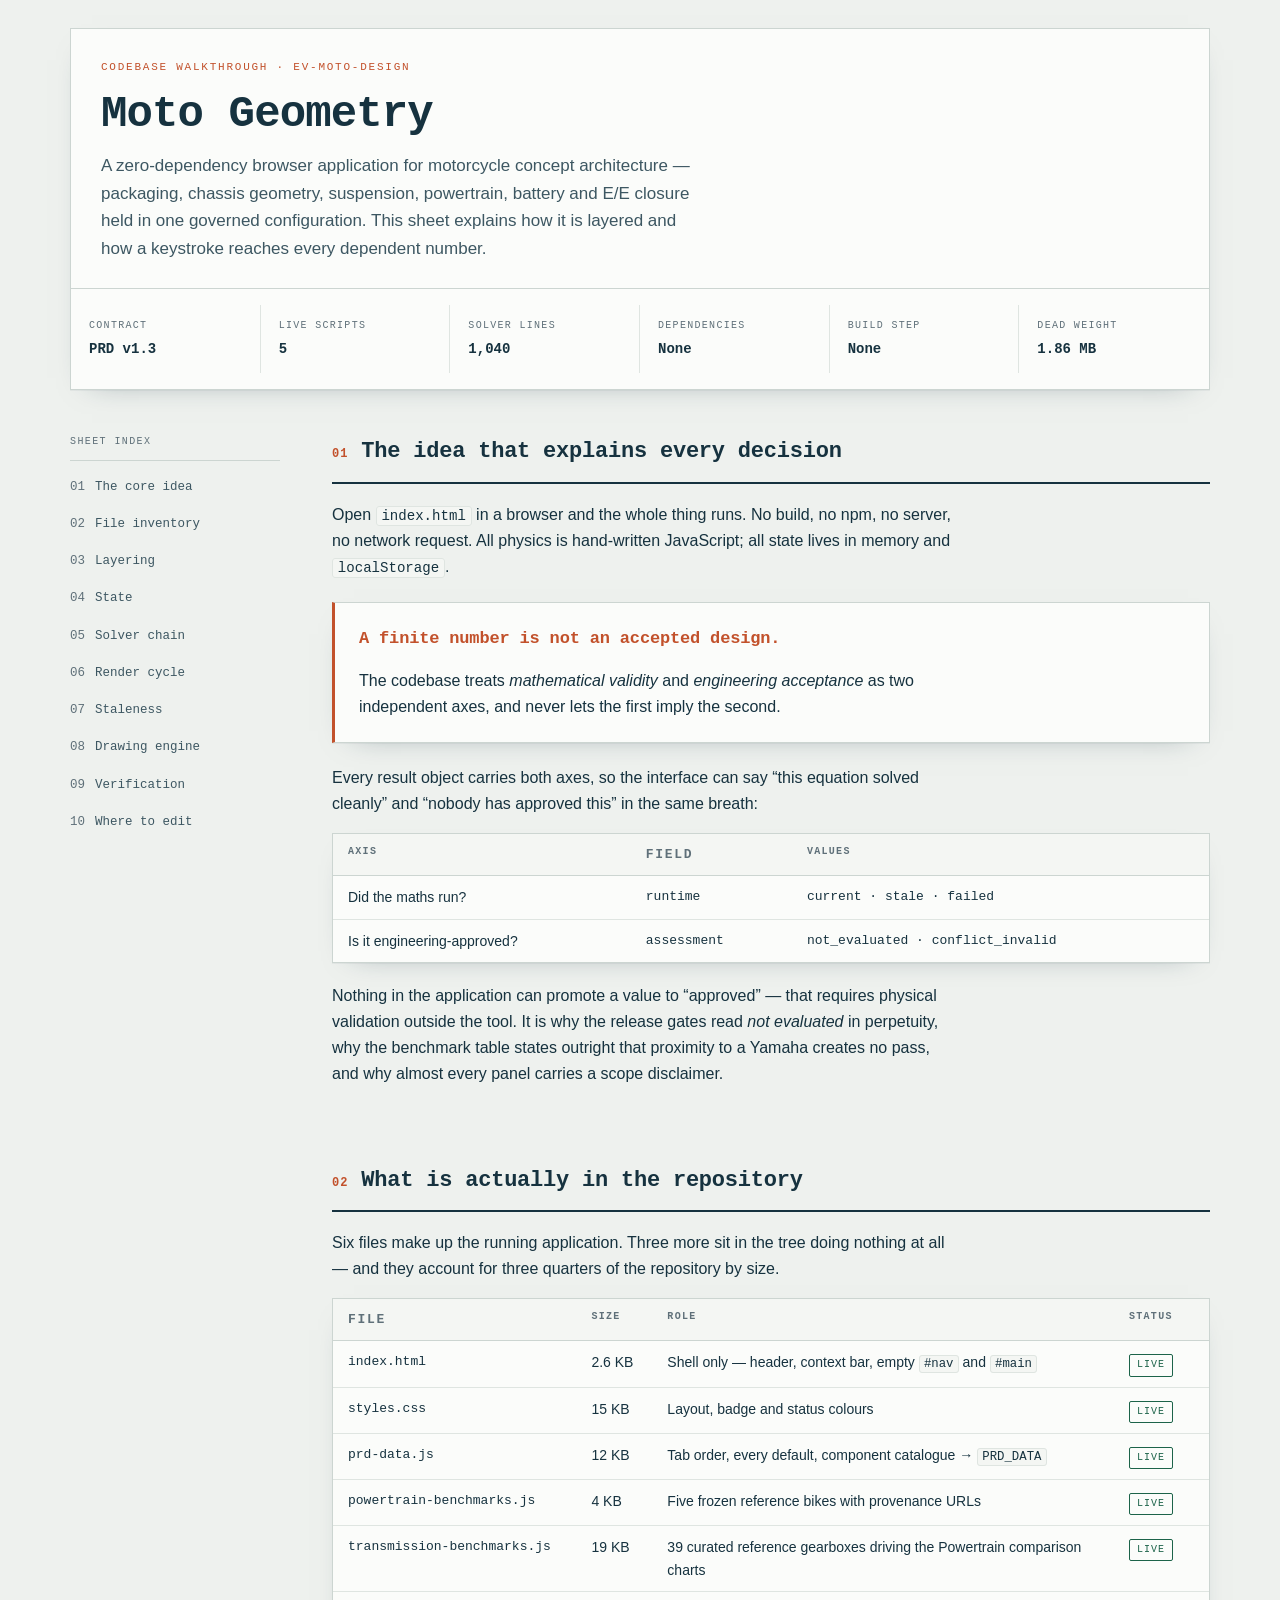
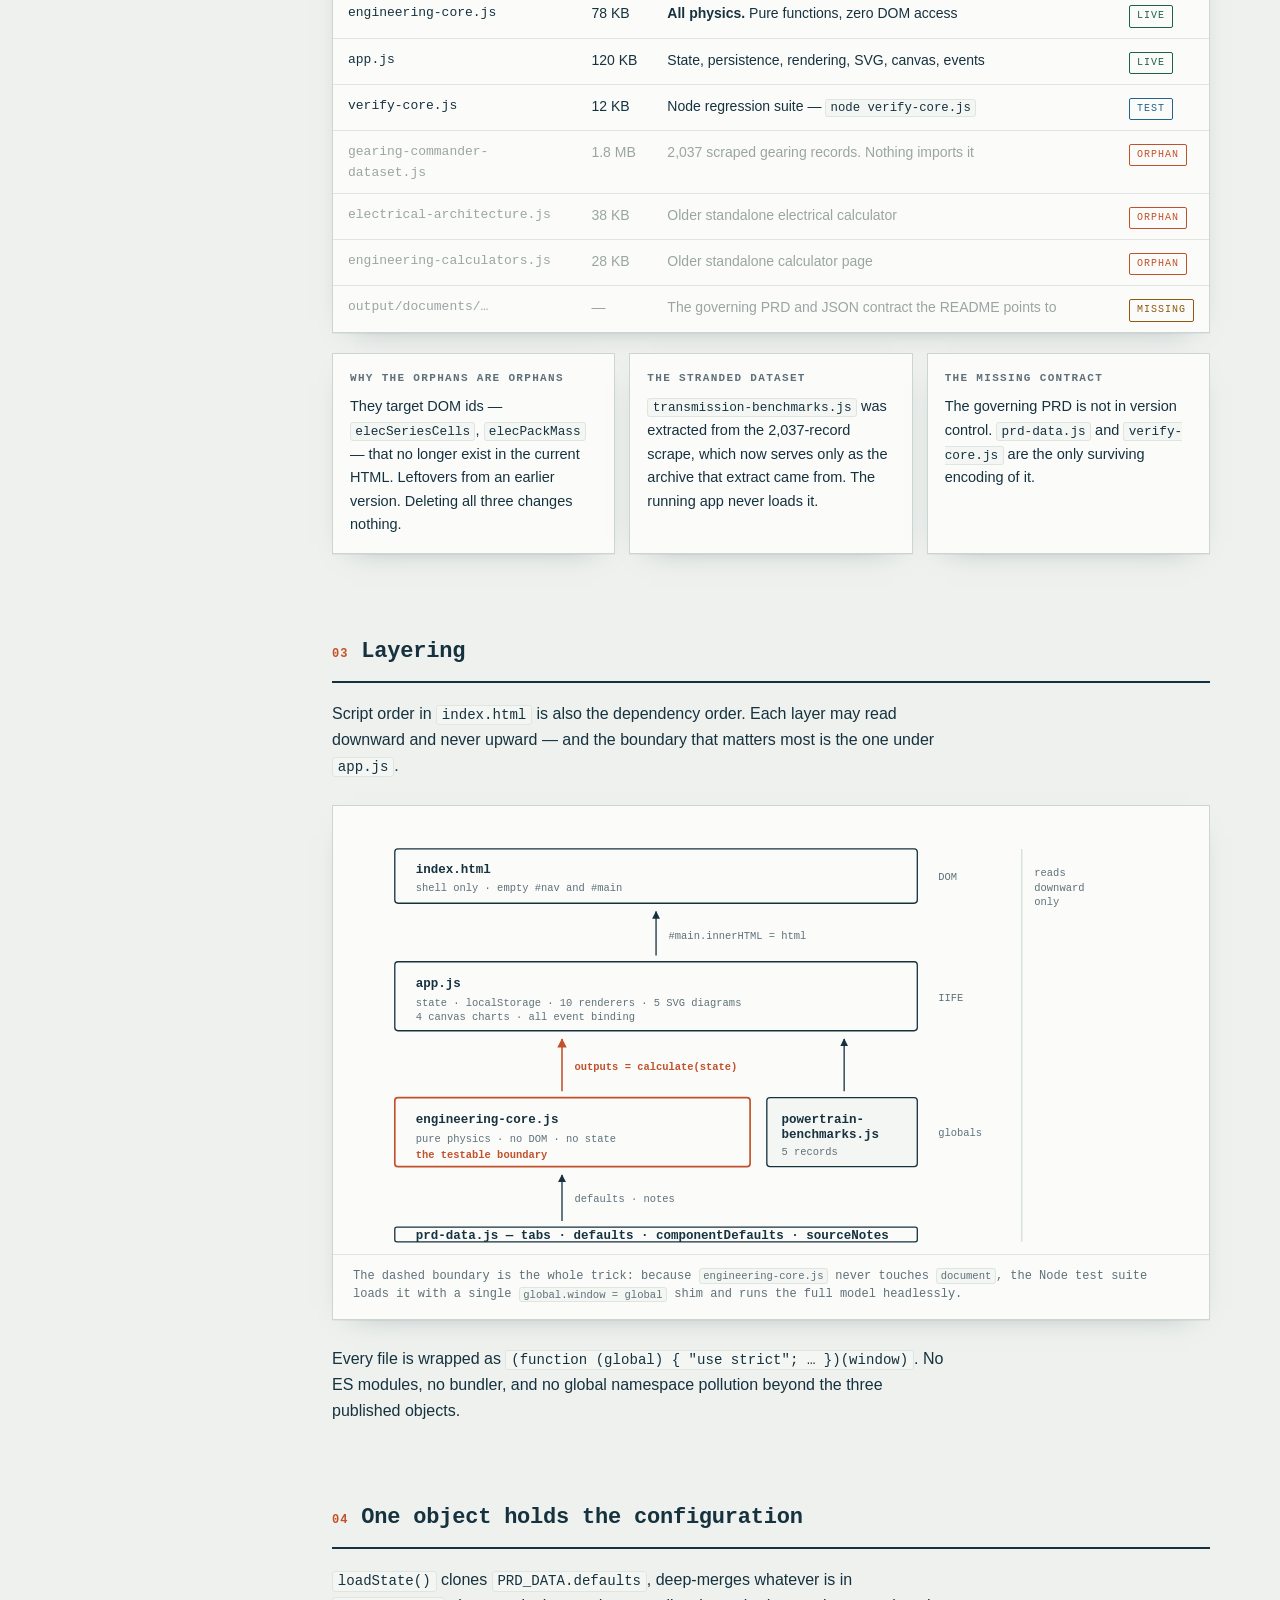
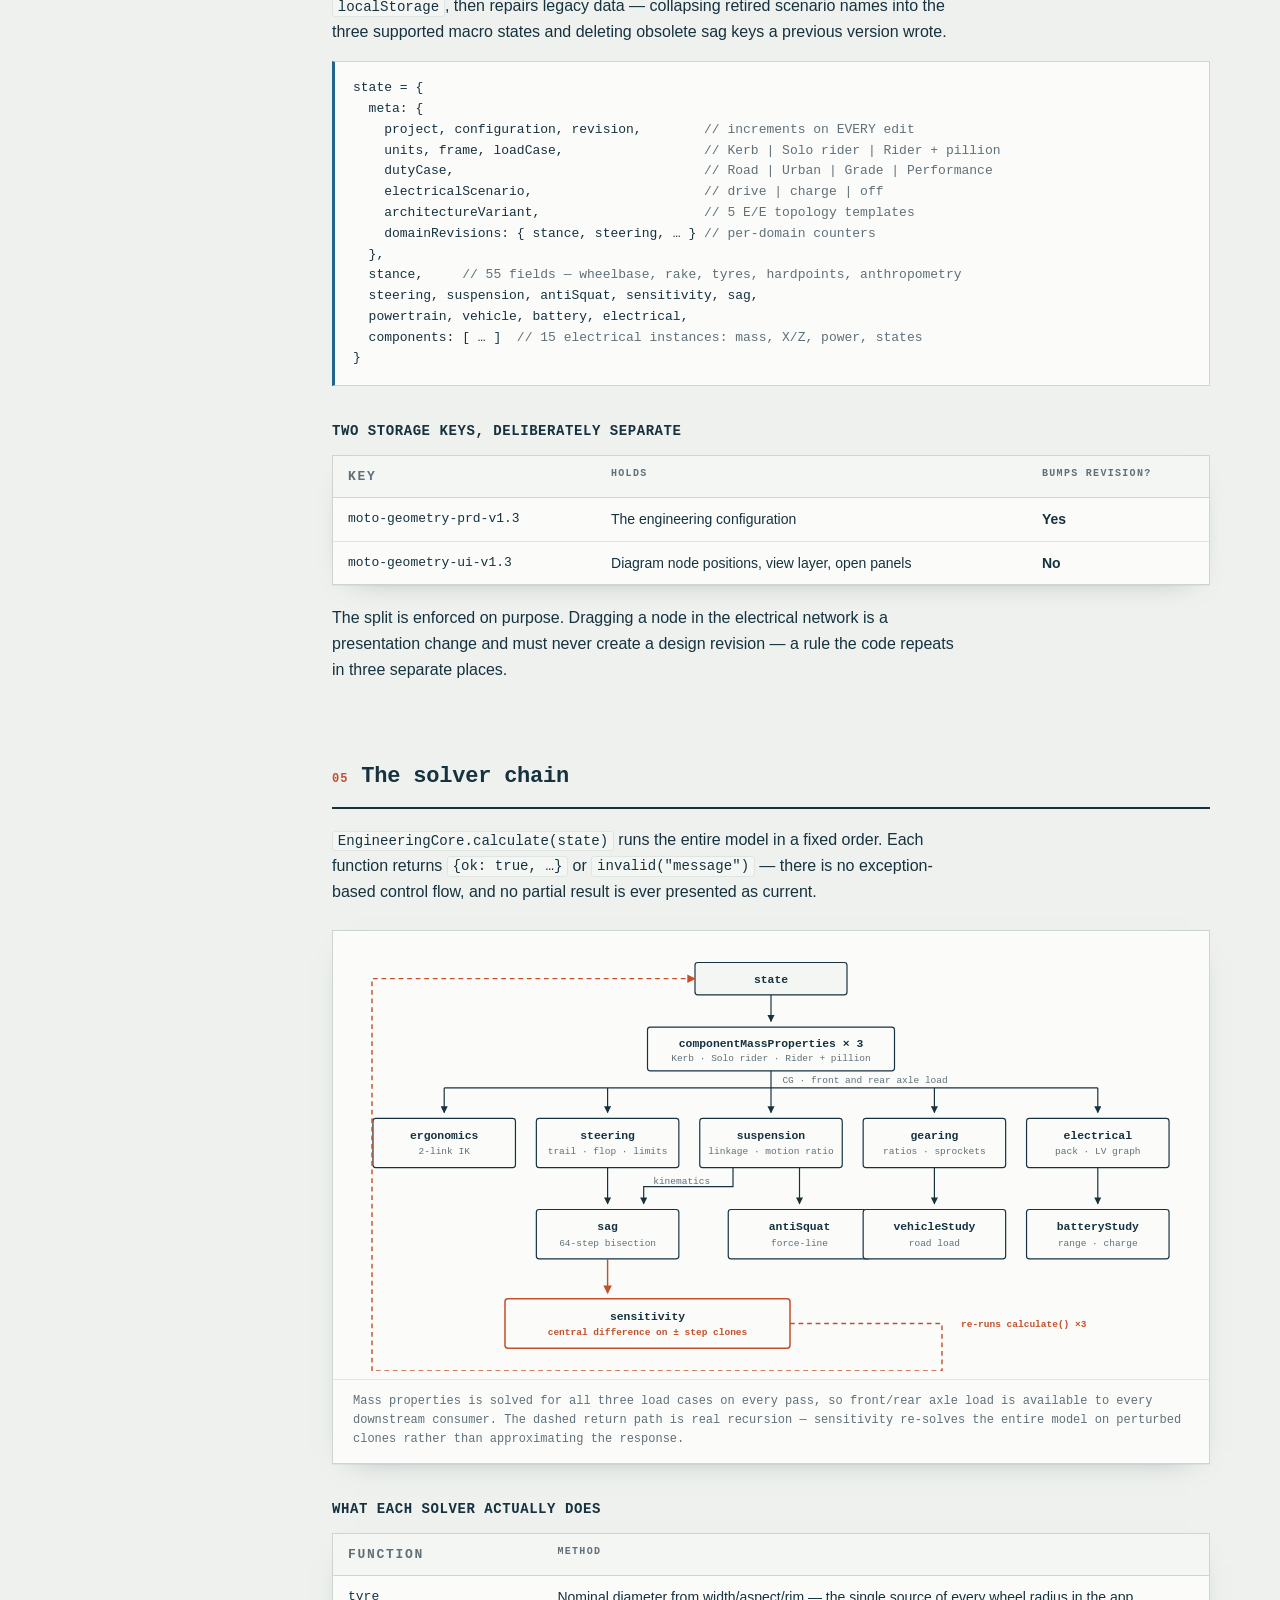
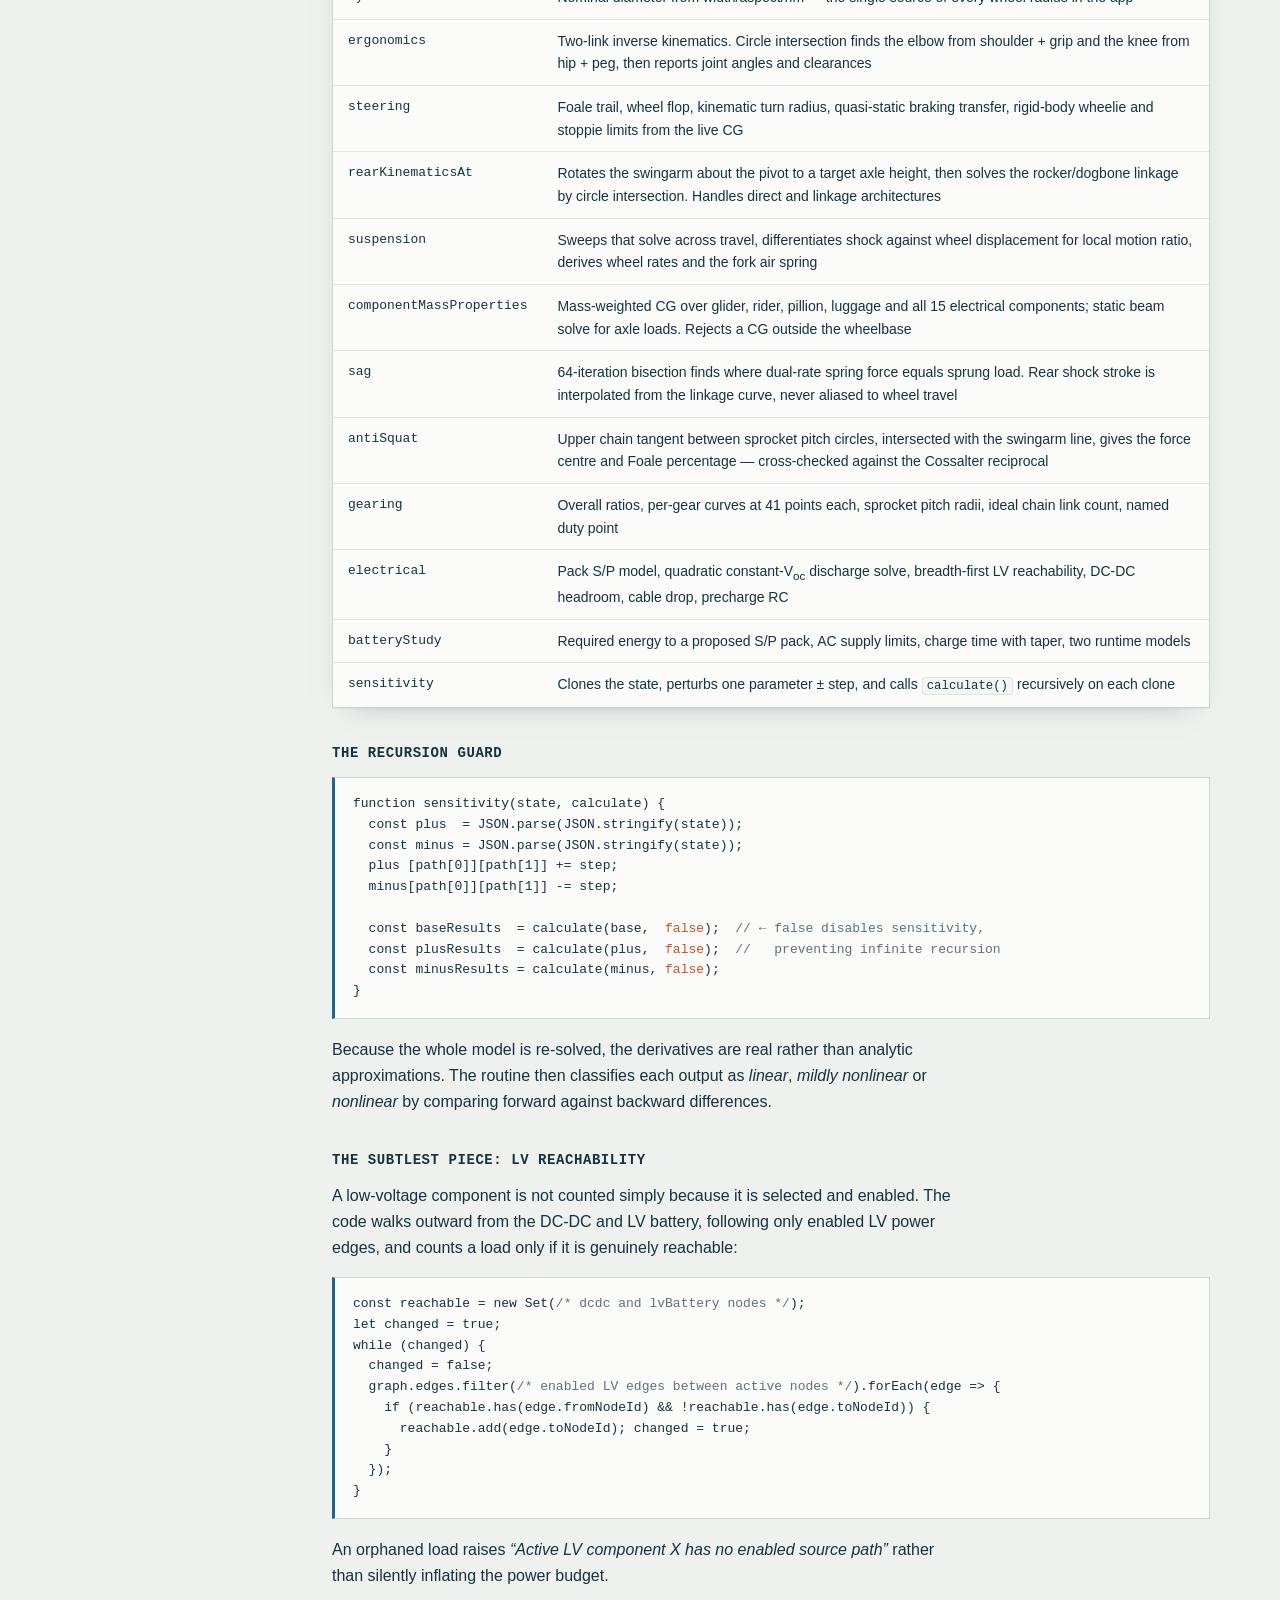
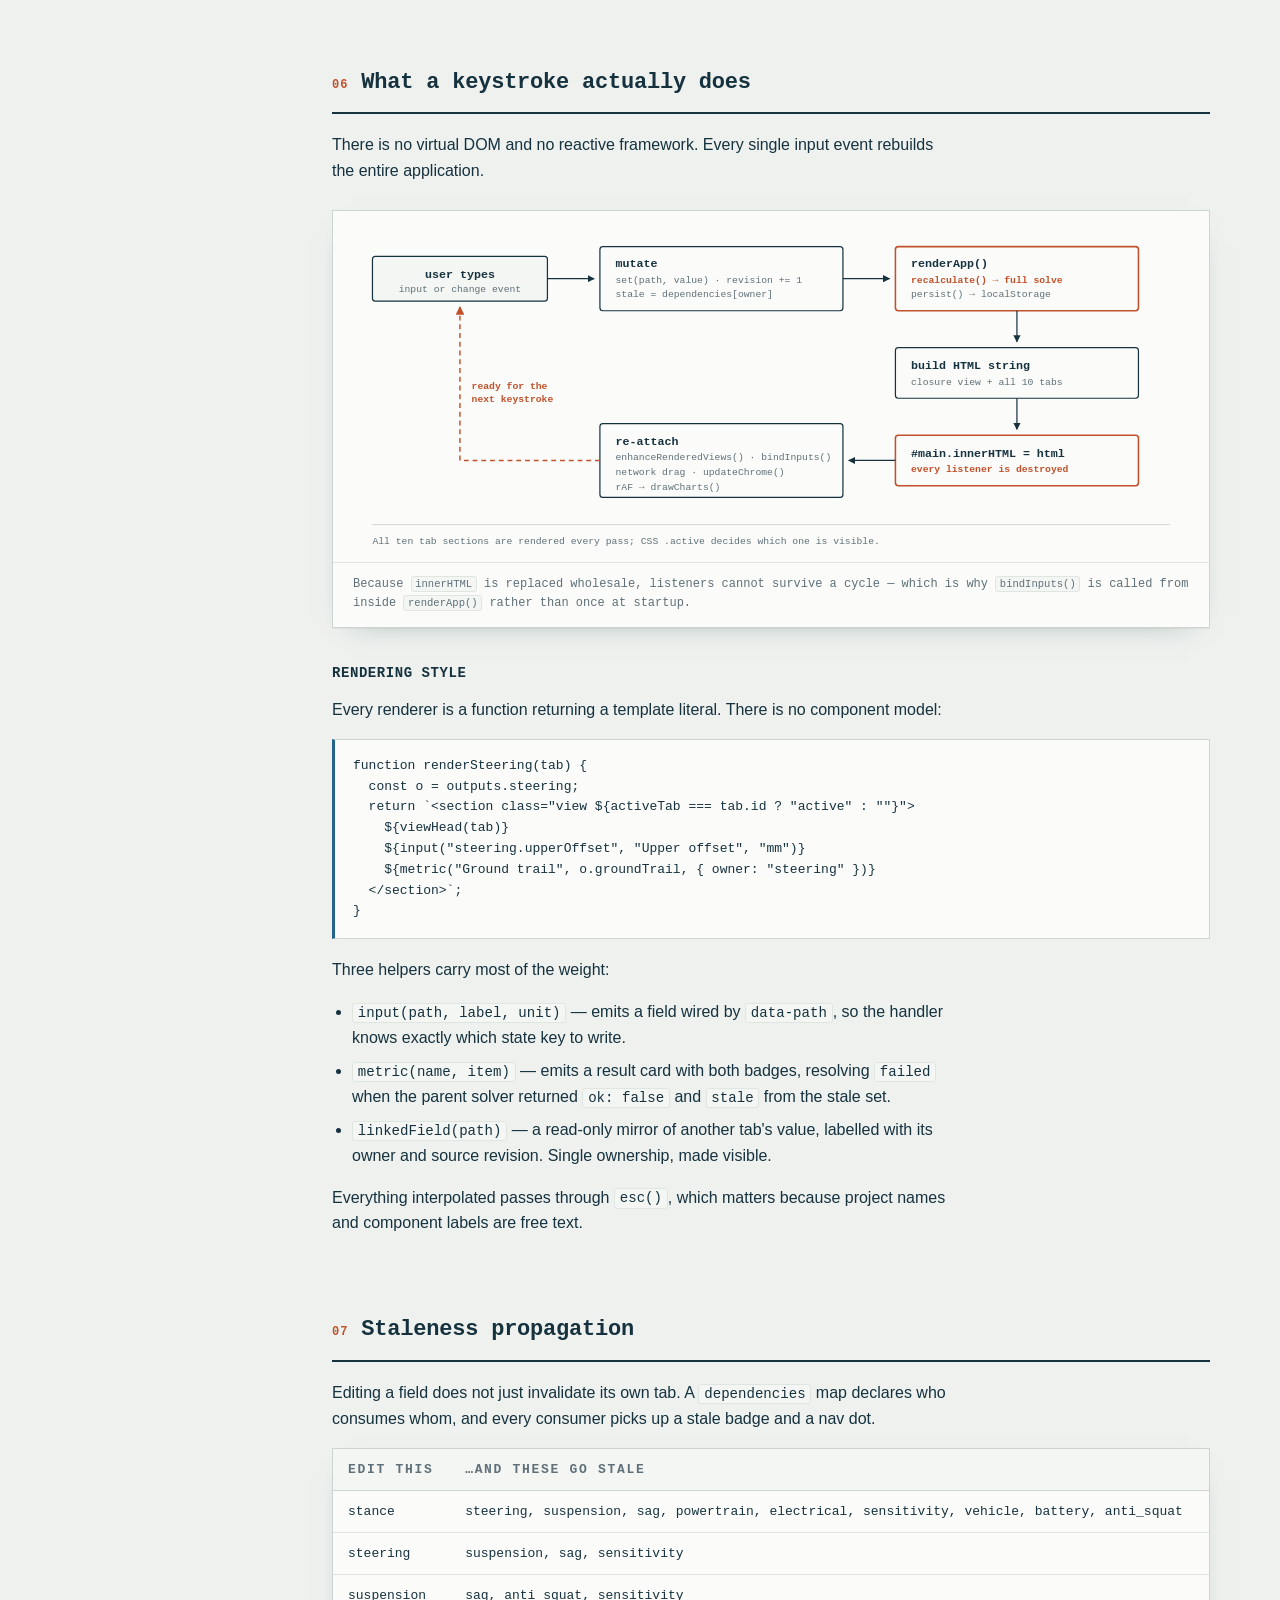
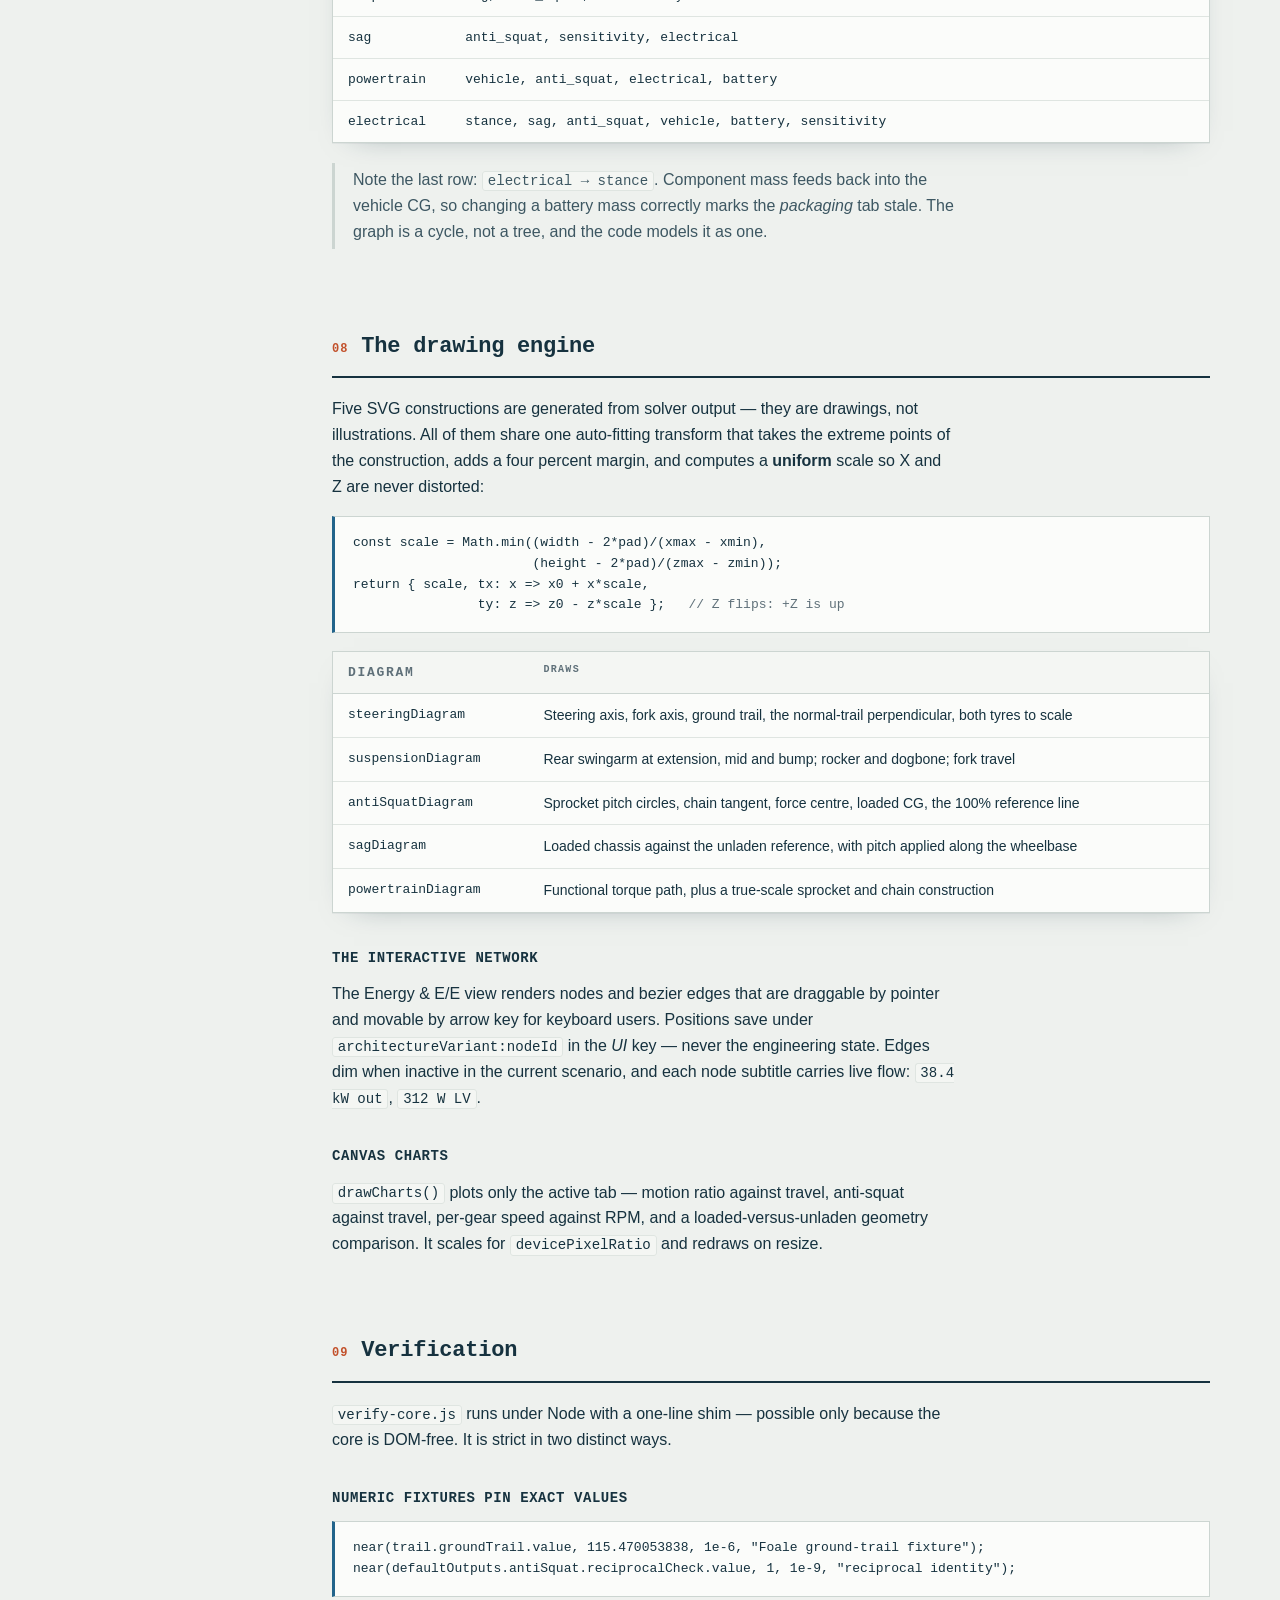
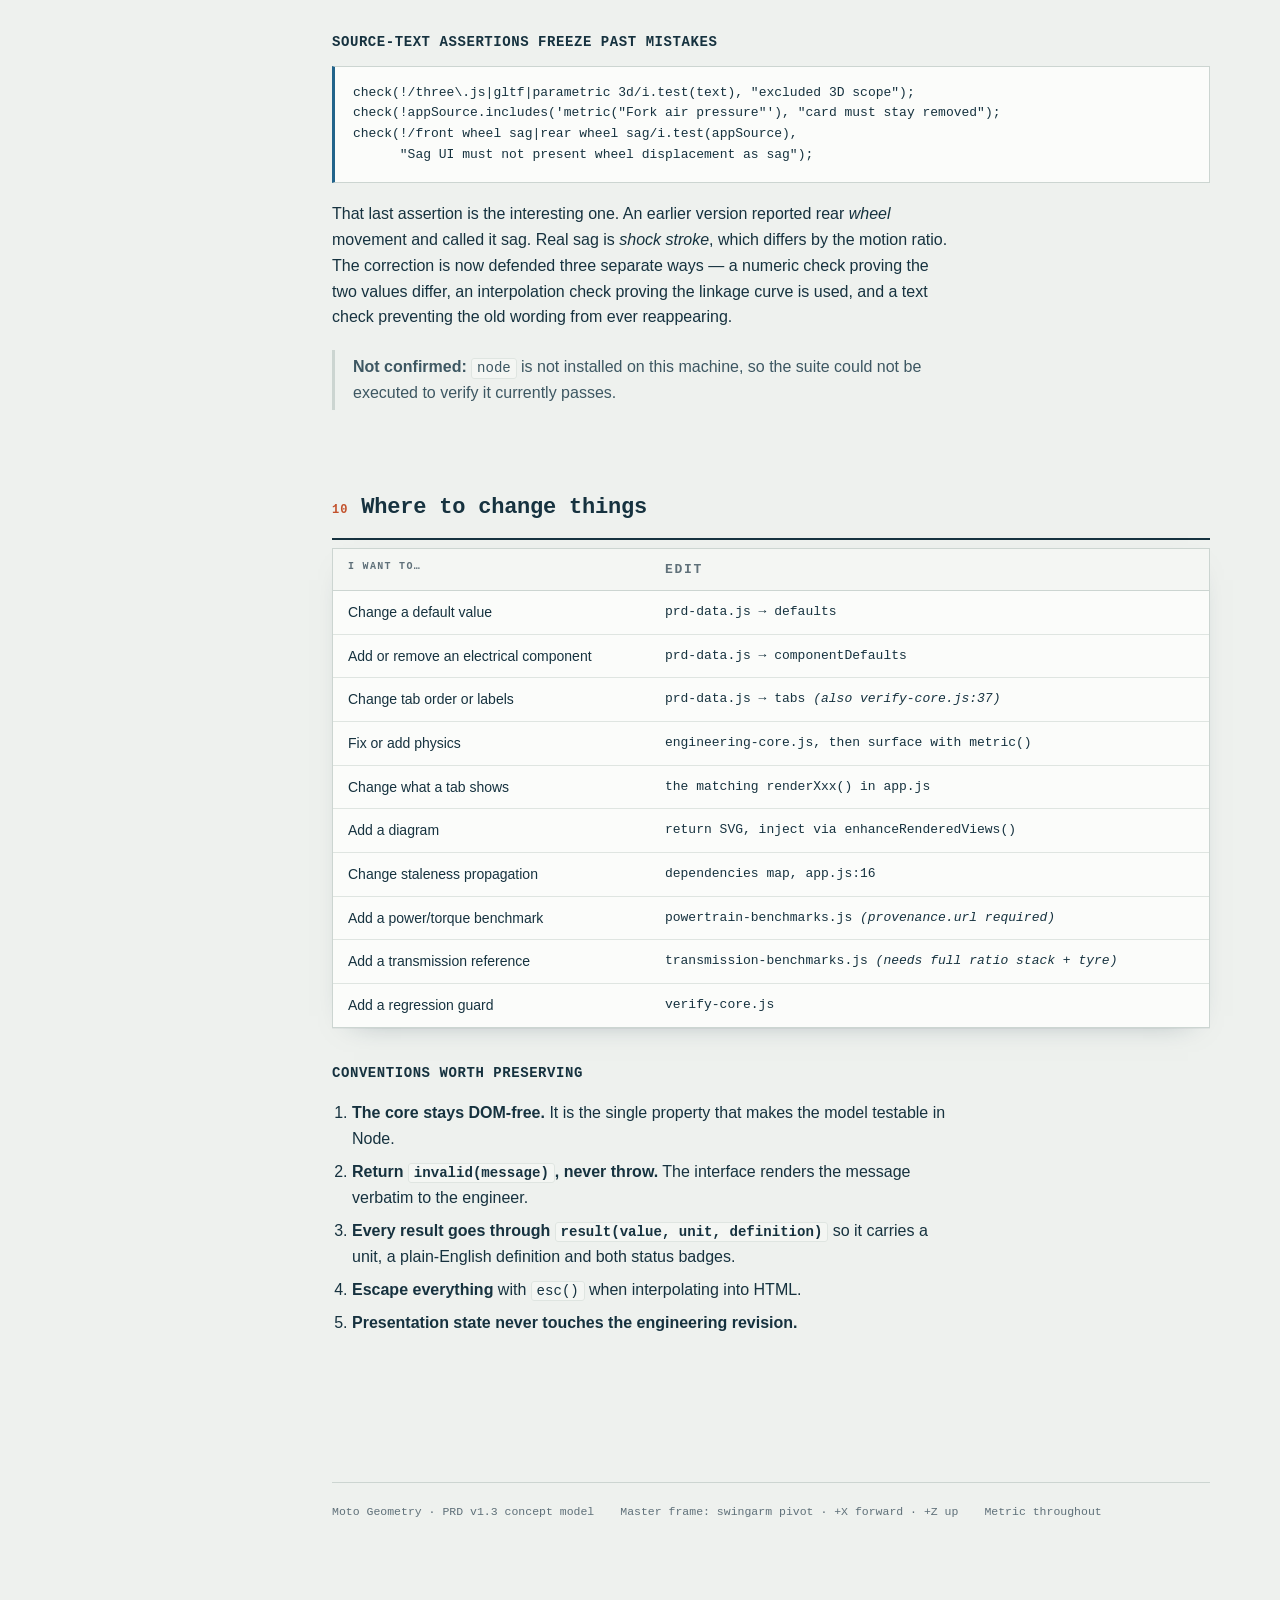
==== commit 1e2d248d: "new updates" ====
--- a/ARCHITECTURE.html
+++ b/ARCHITECTURE.html
@@ -357,7 +357,7 @@
     </div>
     <dl class="titleblock-meta">
       <div class="tb-cell"><dt>Contract</dt><dd>PRD v1.3</dd></div>
-      <div class="tb-cell"><dt>Live scripts</dt><dd>4</dd></div>
+      <div class="tb-cell"><dt>Live scripts</dt><dd>5</dd></div>
       <div class="tb-cell"><dt>Solver lines</dt><dd>1,040</dd></div>
       <div class="tb-cell"><dt>Dependencies</dt><dd>None</dd></div>
       <div class="tb-cell"><dt>Build step</dt><dd>None</dd></div>
@@ -423,6 +423,7 @@
               <tr><td class="mono">styles.css</td><td class="num">15 KB</td><td>Layout, badge and status colours</td><td><span class="tag live">Live</span></td></tr>
               <tr><td class="mono">prd-data.js</td><td class="num">12 KB</td><td>Tab order, every default, component catalogue → <code>PRD_DATA</code></td><td><span class="tag live">Live</span></td></tr>
               <tr><td class="mono">powertrain-benchmarks.js</td><td class="num">4 KB</td><td>Five frozen reference bikes with provenance URLs</td><td><span class="tag live">Live</span></td></tr>
+              <tr><td class="mono">transmission-benchmarks.js</td><td class="num">19 KB</td><td>39 curated reference gearboxes driving the Powertrain comparison charts</td><td><span class="tag live">Live</span></td></tr>
               <tr><td class="mono">engineering-core.js</td><td class="num">78 KB</td><td><strong>All physics.</strong> Pure functions, zero DOM access</td><td><span class="tag live">Live</span></td></tr>
               <tr><td class="mono">app.js</td><td class="num">120 KB</td><td>State, persistence, rendering, SVG, canvas, events</td><td><span class="tag live">Live</span></td></tr>
               <tr><td class="mono">verify-core.js</td><td class="num">12 KB</td><td>Node regression suite — <code>node verify-core.js</code></td><td><span class="tag test">Test</span></td></tr>
@@ -441,7 +442,7 @@
           </div>
           <div class="card">
             <h4>The stranded dataset</h4>
-            <p>The live benchmark feature reads the five-record <code>powertrain-benchmarks.js</code>. The 2,037-record scrape is never consulted.</p>
+            <p><code>transmission-benchmarks.js</code> was extracted from the 2,037-record scrape, which now serves only as the archive that extract came from. The running app never loads it.</p>
           </div>
           <div class="card">
             <h4>The missing contract</h4>
@@ -880,7 +881,8 @@
               <tr><td>Change what a tab shows</td><td class="mono">the matching renderXxx() in app.js</td></tr>
               <tr><td>Add a diagram</td><td class="mono">return SVG, inject via enhanceRenderedViews()</td></tr>
               <tr><td>Change staleness propagation</td><td class="mono">dependencies map, app.js:16</td></tr>
-              <tr><td>Add a benchmark motorcycle</td><td class="mono">powertrain-benchmarks.js <em>(provenance.url required)</em></td></tr>
+              <tr><td>Add a power/torque benchmark</td><td class="mono">powertrain-benchmarks.js <em>(provenance.url required)</em></td></tr>
+              <tr><td>Add a transmission reference</td><td class="mono">transmission-benchmarks.js <em>(needs full ratio stack + tyre)</em></td></tr>
               <tr><td>Add a regression guard</td><td class="mono">verify-core.js</td></tr>
             </tbody>
           </table>
